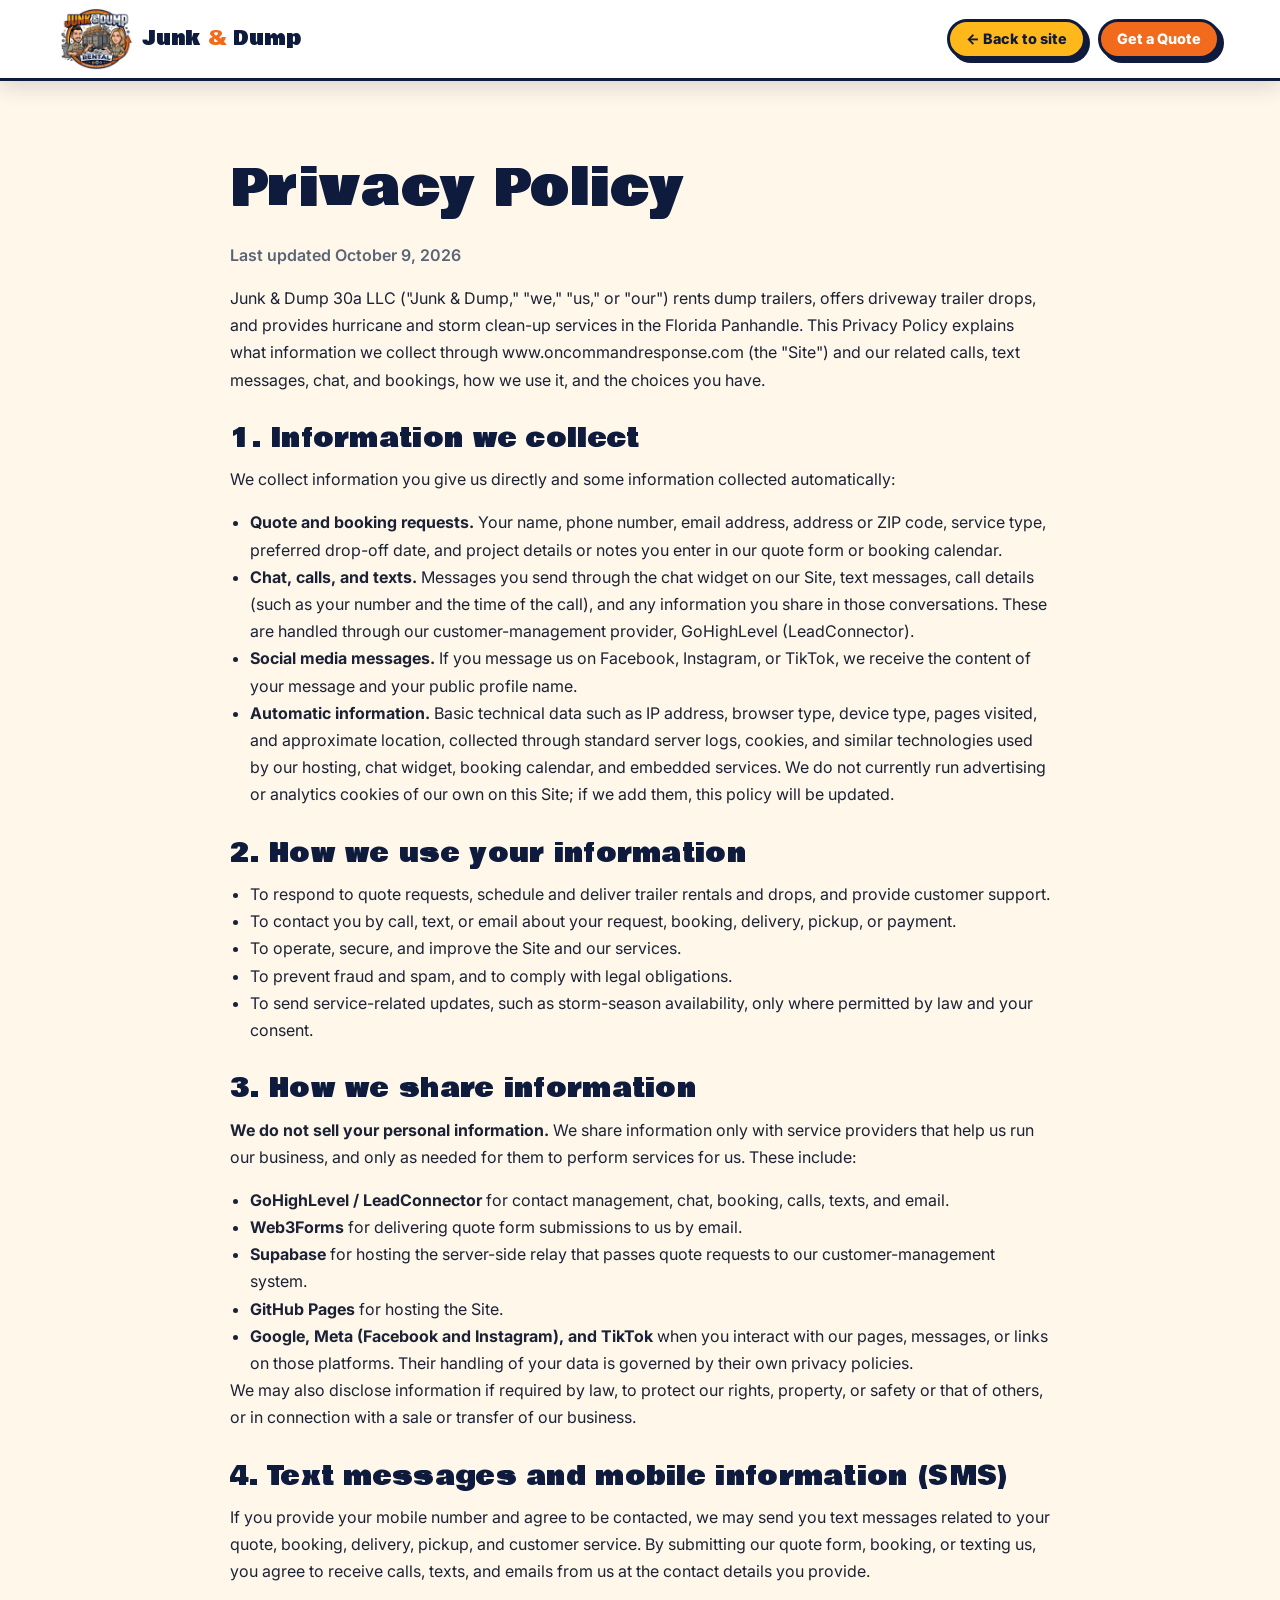
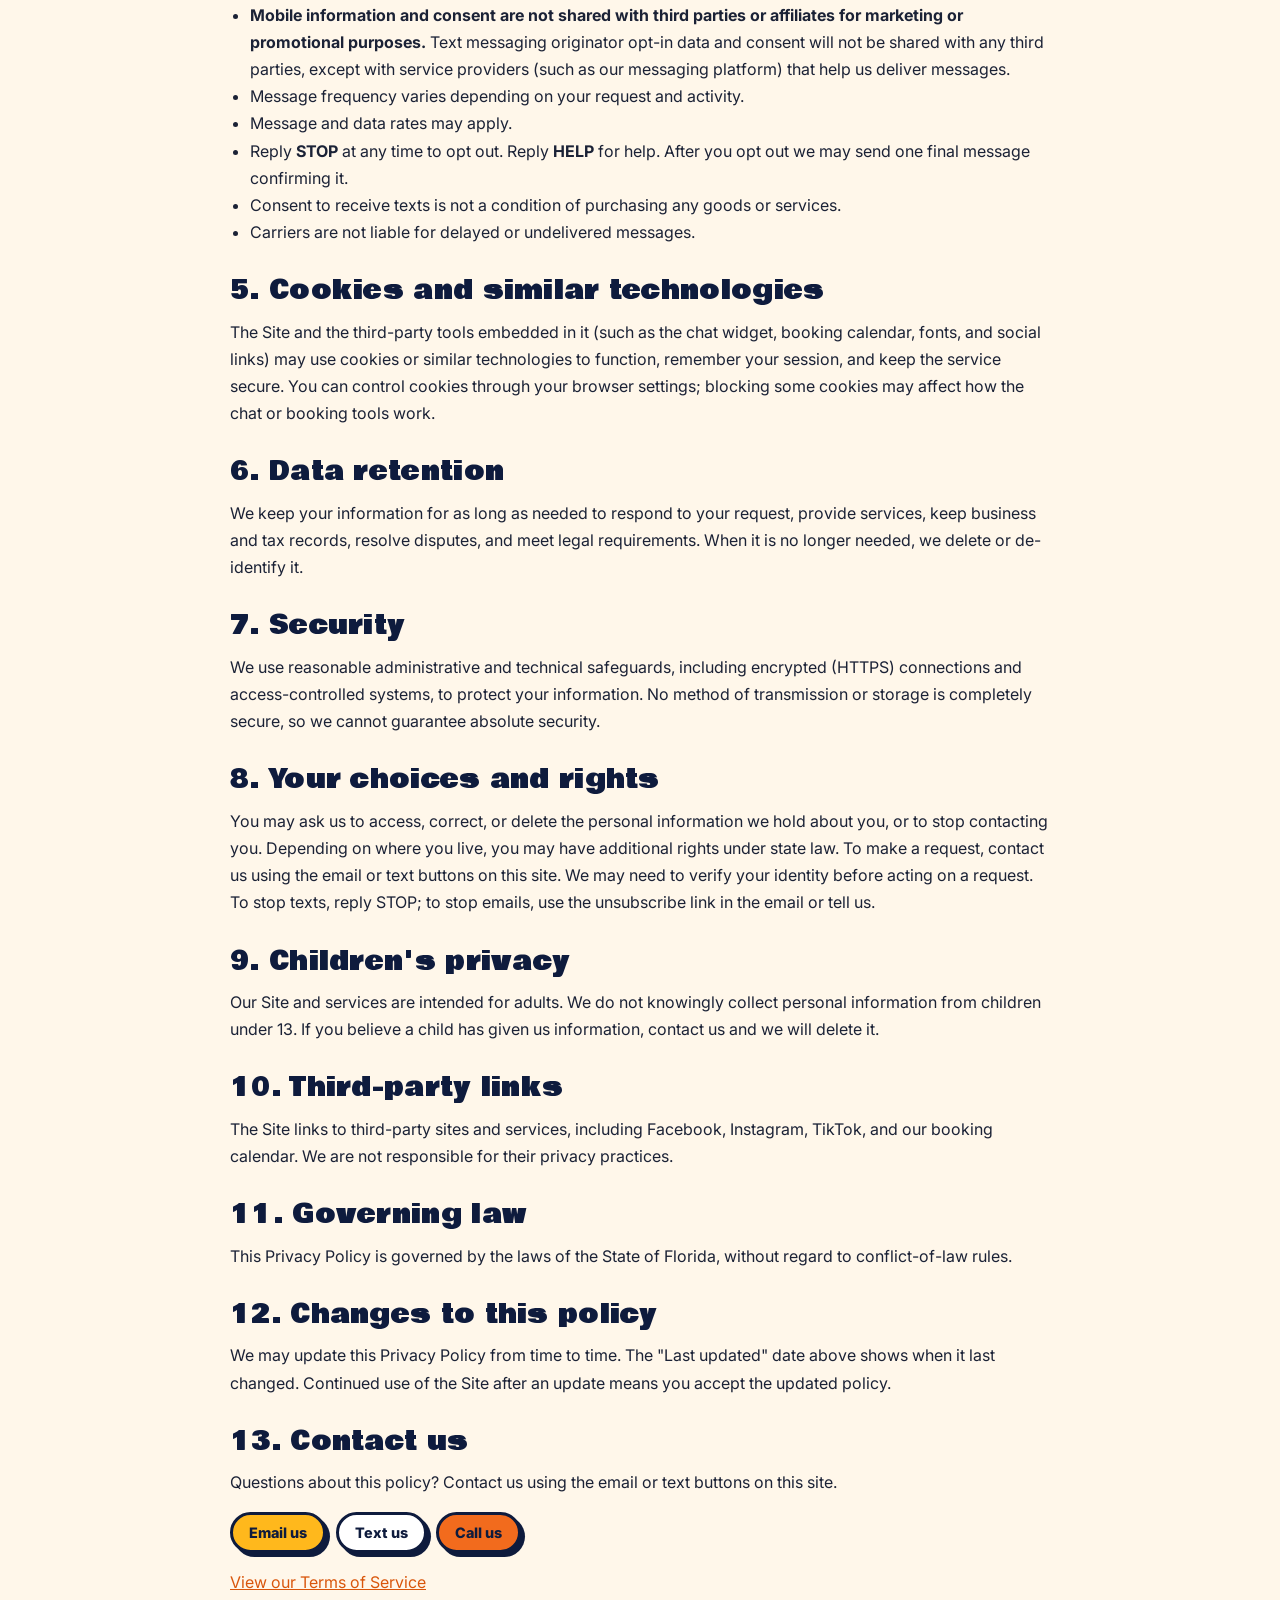
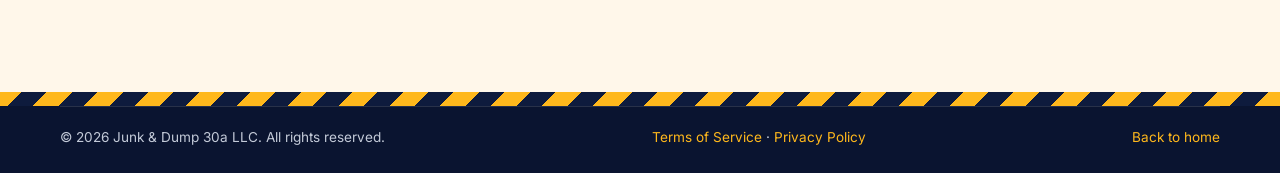
==== privacy.html @ db436eda "Add GHL chat widget to terms and privacy pages" ====
<!DOCTYPE html>
<html lang="en">
<head>
  <meta charset="utf-8">
  <meta name="viewport" content="width=device-width, initial-scale=1">
  <title>Privacy Policy | Junk &amp; Dump Rental</title>
  <meta name="description" content="Privacy Policy for Junk &amp; Dump 30a LLC, dump trailer rental in the Florida Panhandle.">
  <meta name="theme-color" content="#0E1B3D">
  <link rel="canonical" href="https://www.oncommandresponse.com/privacy.html">

  <!-- Icons -->
  <link rel="icon" href="assets/favicon.ico" sizes="any">
  <link rel="icon" type="image/png" sizes="32x32" href="assets/favicon-32.png">
  <link rel="apple-touch-icon" href="assets/apple-touch-icon.png">

  <!-- Fonts -->
  <link rel="preconnect" href="https://fonts.googleapis.com">
  <link rel="preconnect" href="https://fonts.gstatic.com" crossorigin>
  <link href="https://fonts.googleapis.com/css2?family=Bowlby+One&family=Inter:wght@400;500;600;700;800&display=swap" rel="stylesheet">

  <link rel="stylesheet" href="styles.css">
  <style>
    .legal { max-width: 820px; }
    .legal h1 { font-size: clamp(2rem, 7vw, 3.2rem); }
    .legal h2 { font-size: clamp(1.25rem, 3.5vw, 1.6rem); margin-top: 2rem; }
    .legal p, .legal li { line-height: 1.7; }
    .legal ul { padding-left: 1.25rem; }
    .legal .updated { color: var(--muted); font-weight: 600; }
    .legal a { color: var(--orange-2); }
    .legal .btn { color: var(--navy); }
    .legal .btn-row { display: flex; flex-wrap: wrap; gap: .6rem; margin: 1rem 0; }
    .legal-note { background: var(--cream); border: var(--border); border-radius: var(--radius); padding: 1rem 1.25rem; }
  </style>
</head>
<body>
  <a class="skip-link" href="#main">Skip to content</a>

  <header class="site-header scrolled" id="top">
    <div class="container header-inner">
      <a href="/" class="brand" aria-label="Junk &amp; Dump Rental home">
        <img src="assets/logo-320.webp" width="320" height="272" alt="Junk &amp; Dump Rental logo" class="brand-logo">
        <span class="brand-name">Junk <span class="amp">&amp;</span> Dump</span>
      </a>
      <a href="/" class="btn btn-gold btn-sm">← Back to site</a>
      <a href="/#quote" class="btn btn-orange btn-sm header-cta">Get a Quote</a>
    </div>
  </header>

  <main id="main">
    <section class="section section-cream">
      <div class="container legal">
        <h1>Privacy Policy</h1>
        <p class="updated">Last updated October 9, 2026</p>
        <p>Junk &amp; Dump 30a LLC ("Junk &amp; Dump," "we," "us," or "our") rents dump trailers, offers driveway trailer drops, and provides hurricane and storm clean-up services in the Florida Panhandle. This Privacy Policy explains what information we collect through www.oncommandresponse.com (the "Site") and our related calls, text messages, chat, and bookings, how we use it, and the choices you have.</p>

        <h2>1. Information we collect</h2>
        <p>We collect information you give us directly and some information collected automatically:</p>
        <ul>
          <li><strong>Quote and booking requests.</strong> Your name, phone number, email address, address or ZIP code, service type, preferred drop-off date, and project details or notes you enter in our quote form or booking calendar.</li>
          <li><strong>Chat, calls, and texts.</strong> Messages you send through the chat widget on our Site, text messages, call details (such as your number and the time of the call), and any information you share in those conversations. These are handled through our customer-management provider, GoHighLevel (LeadConnector).</li>
          <li><strong>Social media messages.</strong> If you message us on Facebook, Instagram, or TikTok, we receive the content of your message and your public profile name.</li>
          <li><strong>Automatic information.</strong> Basic technical data such as IP address, browser type, device type, pages visited, and approximate location, collected through standard server logs, cookies, and similar technologies used by our hosting, chat widget, booking calendar, and embedded services. We do not currently run advertising or analytics cookies of our own on this Site; if we add them, this policy will be updated.</li>
        </ul>

        <h2>2. How we use your information</h2>
        <ul>
          <li>To respond to quote requests, schedule and deliver trailer rentals and drops, and provide customer support.</li>
          <li>To contact you by call, text, or email about your request, booking, delivery, pickup, or payment.</li>
          <li>To operate, secure, and improve the Site and our services.</li>
          <li>To prevent fraud and spam, and to comply with legal obligations.</li>
          <li>To send service-related updates, such as storm-season availability, only where permitted by law and your consent.</li>
        </ul>

        <h2>3. How we share information</h2>
        <p><strong>We do not sell your personal information.</strong> We share information only with service providers that help us run our business, and only as needed for them to perform services for us. These include:</p>
        <ul>
          <li><strong>GoHighLevel / LeadConnector</strong> for contact management, chat, booking, calls, texts, and email.</li>
          <li><strong>Web3Forms</strong> for delivering quote form submissions to us by email.</li>
          <li><strong>Supabase</strong> for hosting the server-side relay that passes quote requests to our customer-management system.</li>
          <li><strong>GitHub Pages</strong> for hosting the Site.</li>
          <li><strong>Google, Meta (Facebook and Instagram), and TikTok</strong> when you interact with our pages, messages, or links on those platforms. Their handling of your data is governed by their own privacy policies.</li>
        </ul>
        <p>We may also disclose information if required by law, to protect our rights, property, or safety or that of others, or in connection with a sale or transfer of our business.</p>

        <h2>4. Text messages and mobile information (SMS)</h2>
        <p>If you provide your mobile number and agree to be contacted, we may send you text messages related to your quote, booking, delivery, pickup, and customer service. By submitting our quote form, booking, or texting us, you agree to receive calls, texts, and emails from us at the contact details you provide.</p>
        <ul>
          <li><strong>Mobile information and consent are not shared with third parties or affiliates for marketing or promotional purposes.</strong> Text messaging originator opt-in data and consent will not be shared with any third parties, except with service providers (such as our messaging platform) that help us deliver messages.</li>
          <li>Message frequency varies depending on your request and activity.</li>
          <li>Message and data rates may apply.</li>
          <li>Reply <strong>STOP</strong> at any time to opt out. Reply <strong>HELP</strong> for help. After you opt out we may send one final message confirming it.</li>
          <li>Consent to receive texts is not a condition of purchasing any goods or services.</li>
          <li>Carriers are not liable for delayed or undelivered messages.</li>
        </ul>

        <h2>5. Cookies and similar technologies</h2>
        <p>The Site and the third-party tools embedded in it (such as the chat widget, booking calendar, fonts, and social links) may use cookies or similar technologies to function, remember your session, and keep the service secure. You can control cookies through your browser settings; blocking some cookies may affect how the chat or booking tools work.</p>

        <h2>6. Data retention</h2>
        <p>We keep your information for as long as needed to respond to your request, provide services, keep business and tax records, resolve disputes, and meet legal requirements. When it is no longer needed, we delete or de-identify it.</p>

        <h2>7. Security</h2>
        <p>We use reasonable administrative and technical safeguards, including encrypted (HTTPS) connections and access-controlled systems, to protect your information. No method of transmission or storage is completely secure, so we cannot guarantee absolute security.</p>

        <h2>8. Your choices and rights</h2>
        <p>You may ask us to access, correct, or delete the personal information we hold about you, or to stop contacting you. Depending on where you live, you may have additional rights under state law. To make a request, contact us using the email or text buttons on this site. We may need to verify your identity before acting on a request. To stop texts, reply STOP; to stop emails, use the unsubscribe link in the email or tell us.</p>

        <h2>9. Children's privacy</h2>
        <p>Our Site and services are intended for adults. We do not knowingly collect personal information from children under 13. If you believe a child has given us information, contact us and we will delete it.</p>

        <h2>10. Third-party links</h2>
        <p>The Site links to third-party sites and services, including Facebook, Instagram, TikTok, and our booking calendar. We are not responsible for their privacy practices.</p>

        <h2>11. Governing law</h2>
        <p>This Privacy Policy is governed by the laws of the State of Florida, without regard to conflict-of-law rules.</p>

        <h2>12. Changes to this policy</h2>
        <p>We may update this Privacy Policy from time to time. The "Last updated" date above shows when it last changed. Continued use of the Site after an update means you accept the updated policy.</p>

        <h2>13. Contact us</h2>
        <p>Questions about this policy? Contact us using the email or text buttons on this site.</p>
        <div class="btn-row">
          <a href="mailto:Joseph.heidel@gmail.com" class="btn btn-gold btn-sm" aria-label="Email Junk &amp; Dump">Email us</a>
          <a href="sms:+18506609936" class="btn btn-outline btn-sm" aria-label="Text Junk &amp; Dump">Text us</a>
          <a href="tel:+18506609936" class="btn btn-orange btn-sm" aria-label="Call Junk &amp; Dump">Call us</a>
        </div>
        <p><a href="terms.html">View our Terms of Service</a></p>
      </div>
    </section>
  </main>

  <footer class="site-footer">
    <div class="hazard" aria-hidden="true"></div>
    <div class="container footer-bottom">
      <p>© <span id="year">2026</span> Junk &amp; Dump 30a LLC. All rights reserved.</p>
      <p><a href="terms.html">Terms of Service</a> · <a href="privacy.html">Privacy Policy</a></p>
      <a href="/">Back to home</a>
    </div>
  </footer>
  <script>document.getElementById("year").textContent = new Date().getFullYear();</script>
<script src="https://widgets.leadconnectorhq.com/loader.js" data-resources-url="https://widgets.leadconnectorhq.com/chat-widget/loader.js" data-widget-id="6ac9408730aeff9a30f0bcf9" data-source="WEB_USER"></script>
</body>
</html>
---- styles.css ----
/* ==========================================================================
   Junk & Dump Rental – styles
   Palette pulled from the logo: navy, orange, gold, silver
   ========================================================================== */
:root {
  --navy: #0e1b3d;
  --navy-2: #16295a;
  --navy-3: #0a1430;
  --orange: #f26b1d;
  --orange-2: #d9560c;
  --gold: #ffb81c;
  --gold-2: #f2a100;
  --silver: #c9ced6;
  --silver-2: #e7eaef;
  --cream: #fff7ea;
  --ink: #1b2236;
  --muted: #5b6475;
  --white: #fff;
  --radius: 18px;
  --border: 3px solid var(--navy);
  --shadow: 6px 6px 0 var(--navy);
  --shadow-sm: 4px 4px 0 var(--navy);
  --font-display: "Bowlby One", "Anton", Impact, "Arial Black", sans-serif;
  --font-body: "Inter", system-ui, -apple-system, "Segoe UI", Roboto, sans-serif;
  --header-h: 68px;
}

*, *::before, *::after { box-sizing: border-box; }
html { scroll-behavior: smooth; scroll-padding-top: calc(var(--header-h) + 12px); -webkit-text-size-adjust: 100%; }
body {
  margin: 0;
  font-family: var(--font-body);
  font-size: 1rem;
  line-height: 1.6;
  color: var(--ink);
  background: var(--white);
  padding-bottom: 72px; /* room for mobile call bar */
}
img, svg { display: block; max-width: 100%; height: auto; }
a { color: inherit; }
h1, h2, h3, h4 { font-family: var(--font-display); font-weight: 400; line-height: 1.08; margin: 0 0 .5em; letter-spacing: .3px; color: var(--navy); }
h1 { font-size: clamp(2.6rem, 9vw, 4.6rem); }
h2 { font-size: clamp(1.9rem, 6vw, 3rem); }
h3 { font-size: 1.25rem; }
p { margin: 0 0 1em; }
ul, ol { margin: 0; padding: 0; }

.container { width: min(1160px, 100% - 2.5rem); margin-inline: auto; }
.narrow { width: min(820px, 100% - 2.5rem); }

.skip-link { position: absolute; left: -999px; top: 8px; background: var(--gold); padding: .5rem 1rem; z-index: 100; border-radius: 8px; font-weight: 700; }
.skip-link:focus { left: 8px; }
:focus-visible { outline: 3px solid var(--gold); outline-offset: 3px; }

/* Placeholder styling: deliberately obvious so nothing slips to launch */
.ph {
  display: inline;
  background: #fff3b0;
  color: #7a4b00;
  border: 1px dashed #d79a00;
  border-radius: 6px;
  padding: 0 .3em;
  font-family: var(--font-body);
  font-weight: 600;
  font-size: .85em;
  letter-spacing: 0;
  white-space: normal;
  box-decoration-break: clone;
  -webkit-box-decoration-break: clone;
}
.ph-light { background: rgba(255,184,28,.18); color: #ffe39a; border-color: rgba(255,184,28,.6); }
.ph-block { background: #fff3b0; border: 2px dashed #d79a00; border-radius: 12px; padding: 1rem 1.1rem; color: #4a3500; }

/* ---------- Buttons ---------- */
.btn {
  display: inline-flex; align-items: center; justify-content: center; gap: .5rem;
  font-family: var(--font-body); font-weight: 800; font-size: 1rem; text-decoration: none;
  padding: .8rem 1.3rem; border-radius: 999px; border: var(--border);
  box-shadow: var(--shadow-sm); cursor: pointer; transition: transform .12s ease, box-shadow .12s ease;
  line-height: 1.2; text-align: center;
}
.btn:hover { transform: translate(-2px, -2px); box-shadow: 6px 6px 0 var(--navy); }
.btn:active { transform: translate(2px, 2px); box-shadow: 1px 1px 0 var(--navy); }
.btn svg { width: 1.2em; height: 1.2em; fill: currentColor; flex: none; }
.btn-orange { background: var(--orange); color: var(--white); }
.btn-gold { background: var(--gold); color: var(--navy); }
.btn-navy { background: var(--navy); color: var(--white); border-color: var(--navy); }
.btn-outline { background: var(--white); color: var(--navy); }
.btn-sm { padding: .55rem 1rem; font-size: .9rem; }
.btn-lg { padding: 1rem 1.5rem; font-size: 1.05rem; }
.btn-block { width: 100%; }
.btn .ph { font-size: .75em; }

/* ---------- Header ---------- */
.site-header {
  position: sticky; top: 0; z-index: 50;
  background: rgba(255,255,255,.96);
  backdrop-filter: saturate(1.4) blur(8px);
  border-bottom: 3px solid var(--navy);
  transition: box-shadow .2s ease;
}
.site-header.scrolled { box-shadow: 0 6px 20px rgba(14,27,61,.15); }
.header-inner { display: flex; align-items: center; gap: .75rem; height: var(--header-h); }
.brand { display: flex; align-items: center; gap: .55rem; text-decoration: none; margin-right: auto; }
.brand-logo { width: auto; height: 54px; }
.brand-name { font-family: var(--font-display); font-size: 1.2rem; color: var(--navy); white-space: nowrap; }
.brand-name .amp { color: var(--orange); }
.main-nav { display: none; }
.header-cta { display: none; }

.nav-toggle {
  display: inline-flex; flex-direction: column; justify-content: center; gap: 5px;
  width: 46px; height: 46px; padding: 0 11px; border: var(--border); border-radius: 12px; background: var(--gold); cursor: pointer; box-shadow: 3px 3px 0 var(--navy);
}
.nav-toggle span { display: block; height: 3px; background: var(--navy); border-radius: 3px; transition: transform .2s, opacity .2s; }
.nav-toggle[aria-expanded="true"] span:nth-child(1) { transform: translateY(8px) rotate(45deg); }
.nav-toggle[aria-expanded="true"] span:nth-child(2) { opacity: 0; }
.nav-toggle[aria-expanded="true"] span:nth-child(3) { transform: translateY(-8px) rotate(-45deg); }

/* Mobile open menu */
.main-nav.open {
  display: flex; flex-direction: column;
  position: absolute; top: 100%; left: 0; right: 0;
  background: var(--white); border-bottom: 3px solid var(--navy);
  padding: .5rem 1.25rem 1.25rem;
}
.main-nav.open a { padding: .85rem 0; border-bottom: 1px solid var(--silver-2); font-weight: 700; text-decoration: none; color: var(--navy); }

/* ---------- Hero ---------- */
.hero {
  position: relative; overflow: hidden;
  background:
    radial-gradient(circle at 85% 20%, rgba(255,184,28,.22), transparent 45%),
    radial-gradient(circle at 10% 90%, rgba(242,107,29,.25), transparent 40%),
    var(--navy);
  color: var(--white);
  padding: 2.75rem 0 3.5rem;
}
.hero::before { /* subtle dotted texture */
  content: ""; position: absolute; inset: 0;
  background-image: radial-gradient(rgba(255,255,255,.08) 1.5px, transparent 1.5px);
  background-size: 22px 22px; pointer-events: none;
}
.hero-inner { position: relative; display: grid; gap: 2rem; align-items: center; }
.hero h1 { color: var(--white); text-shadow: 4px 4px 0 var(--navy-3); }
.hl-orange { color: var(--orange); }
.hl-gold { color: var(--gold); }
.eyebrow {
  display: inline-block; font-weight: 800; text-transform: uppercase; letter-spacing: .14em; font-size: .78rem;
  color: var(--navy); background: var(--gold); padding: .3rem .75rem; border-radius: 999px; margin-bottom: 1rem;
}
.eyebrow-dark { background: var(--navy); color: var(--gold); }
.lead { font-size: 1.12rem; color: #dfe4ee; max-width: 36rem; }
.hero-ctas { display: flex; flex-direction: column; align-items: flex-start; gap: .8rem; margin: 1.5rem 0 1.25rem; }
.hero-ctas .btn, .storm-ctas .btn, .quote-contact .btn { min-width: 9.5rem; }
.hero-badges { list-style: none; display: flex; flex-wrap: wrap; gap: .5rem; }
.hero-badges li { background: rgba(255,255,255,.08); border: 1px solid rgba(255,255,255,.2); border-radius: 999px; padding: .35rem .8rem; font-size: .88rem; font-weight: 600; }
.hero-badges .ph { background: transparent; color: var(--gold); border-color: rgba(255,184,28,.6); }
.hero-art { display: flex; justify-content: center; }
.sticker-wrap { width: min(440px, 92%); transform: rotate(-3deg); filter: drop-shadow(8px 10px 0 rgba(0,0,0,.35)); animation: bob 5s ease-in-out infinite; }
.hero-logo { width: 100%; height: auto; }
@keyframes bob { 0%,100% { transform: rotate(-3deg) translateY(0); } 50% { transform: rotate(-1.5deg) translateY(-8px); } }

/* ---------- Ticker ---------- */
.ticker { background: var(--orange); color: var(--white); border-block: 3px solid var(--navy); overflow: hidden; white-space: nowrap; }
.ticker-track { display: inline-flex; animation: ticker 32s linear infinite; }
.ticker span { font-family: var(--font-display); font-size: 1.05rem; padding: .7rem 0; letter-spacing: .5px; }
@keyframes ticker { to { transform: translateX(-50%); } }

/* ---------- Sections ---------- */
.section { padding: 4rem 0; }
.section-cream { background: var(--cream); }
.section-navy { background: var(--navy); color: var(--white); }
.section-navy h2, .section-navy h3:not(.card h3) { color: var(--white); }
.section-sub { color: #dfe4ee; }
.grid { display: grid; gap: 1.25rem; }

.card {
  background: var(--white); border: var(--border); border-radius: var(--radius);
  box-shadow: var(--shadow); padding: 1.5rem; color: var(--ink);
}

/* Steps */
.steps { list-style: none; display: grid; gap: 1.5rem; margin-top: 1.5rem; }
.step { position: relative; padding-top: 2.25rem; }
.step-num {
  position: absolute; top: -22px; left: 1.25rem; width: 52px; height: 52px; border-radius: 50%;
  display: grid; place-items: center; font-family: var(--font-display); font-size: 1.5rem;
  background: var(--orange); color: var(--white); border: var(--border);
}
.step:nth-child(2) .step-num { background: var(--gold); color: var(--navy); }
.step:nth-child(3) .step-num { background: var(--navy); color: var(--gold); }
.step p { margin: 0; color: var(--muted); }

/* Services */
.services { margin-top: 1.5rem; }
.service p { color: var(--muted); margin: 0; }
.icon { width: 56px; height: 56px; border-radius: 14px; display: grid; place-items: center; border: var(--border); margin-bottom: 1rem; }
.icon svg { width: 30px; height: 30px; fill: currentColor; stroke: currentColor; stroke-width: 0; }
.icon-orange { background: var(--orange); color: var(--white); }
.icon-gold { background: var(--gold); color: var(--navy); }
.icon-navy { background: var(--navy); color: var(--gold); }
.service-cta { background: var(--gold); display: flex; flex-direction: column; align-items: flex-start; justify-content: center; }
.service-cta p { color: var(--navy); margin-bottom: 1rem; }

/* Yes / No */
.rules-note { background: var(--cream); border: var(--border); border-radius: 12px; padding: .7rem 1rem; color: var(--ink); display: inline-block; box-shadow: var(--shadow-sm); font-weight: 600; }
.yesno { margin-top: 1rem; }
.yesno ul { list-style: none; display: grid; gap: .55rem; }
.yesno li { padding-left: 1.6rem; position: relative; }
.yes li::before, .no li::before { position: absolute; left: 0; top: 0; font-weight: 900; }
.yes li::before { content: "✓"; color: #1f9d55; }
.no li::before { content: "✕"; color: #d64545; }
.yes { border-top: 10px solid #1f9d55; }
.no { border-top: 10px solid #d64545; }
.badge { display: inline-grid; place-items: center; width: 34px; height: 34px; border-radius: 50%; color: var(--white); font-family: var(--font-body); font-weight: 900; margin-right: .3rem; border: 2px solid var(--navy); }
.badge-yes { background: #1f9d55; }
.badge-no { background: #d64545; }

/* Pricing */
.pricing { margin-top: 1.5rem; }
.price-card { display: flex; flex-direction: column; box-shadow: 6px 6px 0 var(--orange); border-color: var(--navy); }
.price-card h3 { color: var(--navy); }
.price-card ul { list-style: none; display: grid; gap: .45rem; margin: 0 0 1.5rem; color: var(--muted); }
.price-card ul li { border-bottom: 1px dashed var(--silver); padding-bottom: .45rem; }
.price-card .btn { margin-top: auto; }
.price { font-size: 1.4rem; margin-bottom: 1rem; }
.price .ph { font-size: .8rem; }
.price-tag { display: inline-block; align-self: flex-start; font-size: .75rem; font-weight: 800; text-transform: uppercase; letter-spacing: .1em; background: var(--silver-2); color: var(--navy); border-radius: 999px; padding: .25rem .7rem; margin-bottom: .8rem; }
.price-tag-gold { background: var(--gold); }
.price-tag .ph { font-size: .85em; }
.featured { border-width: 4px; box-shadow: 8px 8px 0 var(--gold); }
.fine-print { margin-top: 1.75rem; font-size: .9rem; color: #c3cad8; }

/* Team */
.team { display: grid; gap: 2rem; align-items: center; }
.team-mark {
  aspect-ratio: 1; border: var(--border); border-radius: var(--radius); box-shadow: var(--shadow);
  background:
    radial-gradient(circle at 78% 18%, rgba(255,255,255,.55), transparent 28%),
    linear-gradient(160deg, var(--gold) 0%, var(--cream) 48%, #ffd27a 100%);
  display: grid; place-items: center; padding: 1.1rem 1.1rem 1.4rem; transform: rotate(1.5deg);
}
.team-mark img { width: min(100%, 320px); height: auto; filter: drop-shadow(6px 8px 0 rgba(14,27,61,.18)); }
.signature { font-family: var(--font-display); color: var(--orange); font-size: 1.4rem; transform: rotate(-2deg); display: inline-block; }

/* Area */
.area { display: grid; gap: 2rem; align-items: center; }
.area-badge {
  justify-self: center; width: 220px; height: 220px; border-radius: 50%;
  background: var(--gold); border: 4px solid var(--navy); box-shadow: var(--shadow);
  display: grid; place-content: center; text-align: center; color: var(--navy); transform: rotate(-6deg);
}
.area-badge .pin { font-size: 2.6rem; line-height: 1; }
.area-badge strong { font-family: var(--font-display); font-weight: 400; font-size: 1.5rem; }
.area-badge small { font-weight: 700; color: #7a4b00; }

/* FAQ */
.faq { display: grid; gap: .9rem; margin-top: 1.5rem; }
.faq details { background: var(--white); border: var(--border); border-radius: 14px; box-shadow: var(--shadow-sm); overflow: hidden; }
.faq summary {
  list-style: none; cursor: pointer; padding: 1.05rem 3.25rem 1.05rem 1.2rem; font-weight: 800; color: var(--navy); position: relative;
}
.faq summary::-webkit-details-marker { display: none; }
.faq summary::after {
  content: "+"; position: absolute; right: 1rem; top: 50%; transform: translateY(-50%);
  width: 30px; height: 30px; border-radius: 50%; background: var(--gold); border: 2px solid var(--navy);
  display: grid; place-items: center; font-size: 1.2rem; line-height: 1; transition: transform .2s;
}
.faq details[open] summary::after { content: "–"; background: var(--orange); color: var(--white); }
.faq details p { padding: 0 1.2rem 1.1rem; margin: 0; color: var(--muted); }

/* Quote */
.quote { display: grid; gap: 2rem; align-items: start; }
.quote-copy p { color: #dfe4ee; }
.link-gold { color: var(--gold); font-weight: 700; }
.quote-form { box-shadow: 8px 8px 0 var(--orange); }
.field { margin-bottom: 1rem; }
.field-row { display: grid; gap: 0 1rem; }
label { display: block; font-weight: 700; font-size: .92rem; margin-bottom: .35rem; color: var(--navy); }
input, select, textarea {
  width: 100%; font: inherit; color: var(--ink); background: #fbfcfe;
  border: 2px solid var(--silver); border-radius: 12px; padding: .75rem .9rem; transition: border-color .15s, box-shadow .15s;
  min-height: 48px;
}
input:focus, select:focus, textarea:focus { outline: none; border-color: var(--navy); box-shadow: 0 0 0 4px rgba(255,184,28,.45); }
.field.invalid input, .field.invalid select, .field.invalid textarea { border-color: #d64545; background: #fff6f6; }
.error { color: #c53030; font-size: .85rem; font-weight: 600; margin: .3rem 0 0; min-height: 0; }
.error:empty { display: none; }
.form-status { margin: 1rem 0 0; font-weight: 700; color: #1f7a45; }
.form-status.is-error { color: #b42318; }
.form-status:empty { display: none; }
.botcheck { display: none !important; }
.btn:disabled, .btn:disabled:hover, .btn:disabled:active {
  opacity: .6; cursor: wait; transform: none; box-shadow: var(--shadow-sm);
}

/* Footer */
.site-footer { background: var(--navy-3); color: #c3cad8; }
.hazard { height: 14px; background: repeating-linear-gradient(-45deg, var(--gold) 0 18px, var(--navy) 18px 36px); }
.footer-inner { display: grid; gap: 2rem; padding: 3rem 0 2rem; }
.footer-logo { width: 150px; height: auto; margin-bottom: 1rem; }
.site-footer h4 { color: var(--gold); font-size: 1.05rem; }
.footer-list { list-style: none; display: grid; gap: .5rem; }
.footer-list a { text-decoration: none; }
.footer-list a:hover { color: var(--gold); }
.social { display: flex; gap: .7rem; margin: 1rem 0 0; }
.social a { width: 44px; height: 44px; border-radius: 12px; display: grid; place-items: center; background: var(--navy-2); border: 2px solid var(--silver); transition: background .15s, transform .15s; }
.social a:hover { background: var(--orange); transform: translateY(-2px); }
.social svg { width: 22px; height: 22px; fill: var(--white); }
.footer-cta { margin-top: .15rem; }
.footer-bottom { display: flex; flex-wrap: wrap; gap: .5rem 1.5rem; justify-content: space-between; border-top: 1px solid rgba(255,255,255,.12); padding: 1.25rem 0 1.5rem; font-size: .85rem; }
.footer-bottom p { margin: 0; }
.footer-bottom a { color: var(--gold); text-decoration: none; }

/* Mobile sticky action bar */
.mobile-bar {
  position: fixed; left: 0; right: 0; bottom: 0; z-index: 60;
  display: grid; grid-template-columns: 1fr 1fr; gap: .6rem; padding: .6rem .8rem calc(.6rem + env(safe-area-inset-bottom));
  background: var(--white); border-top: 3px solid var(--navy);
}
.mobile-bar .btn { padding: .7rem .5rem; font-size: .95rem; box-shadow: 3px 3px 0 var(--navy); }

/* ==========================================================================
   Breakpoints (mobile-first)
   ========================================================================== */
@media (min-width: 560px) {
  .hero-ctas { flex-direction: row; flex-wrap: wrap; }
  .field-row { grid-template-columns: 1fr 1fr; }
  .services { grid-template-columns: repeat(2, 1fr); }
}

@media (min-width: 768px) {
  .steps { grid-template-columns: repeat(3, 1fr); }
  .yesno { grid-template-columns: 1fr 1fr; }
  .team { grid-template-columns: 1fr 1.2fr; gap: 3rem; }
  .area { grid-template-columns: 1.6fr 1fr; }
  .footer-inner { grid-template-columns: 1.4fr 1fr 1fr 1fr; }
  .section { padding: 5rem 0; }
}

@media (min-width: 960px) {
  :root { --header-h: 78px; }
  body { padding-bottom: 0; }
  .mobile-bar { display: none; }
  .nav-toggle { display: none; }
  .main-nav { display: flex; gap: 1.6rem; margin-right: 1rem; }
  .main-nav a { text-decoration: none; font-weight: 700; color: var(--navy); font-size: .95rem; position: relative; }
  .main-nav a::after { content: ""; position: absolute; left: 0; right: 100%; bottom: -4px; height: 3px; background: var(--orange); border-radius: 3px; transition: right .2s; }
  .main-nav a:hover::after { right: 0; }
  .header-cta { display: inline-flex; }
  .brand-logo { height: 62px; }
  .hero { padding: 4.5rem 0 5rem; }
  .hero-inner { grid-template-columns: 1.1fr 1fr; gap: 3rem; }
  .sticker-wrap { width: 100%; max-width: 500px; }
  .services { grid-template-columns: repeat(3, 1fr); }
  .pricing { grid-template-columns: repeat(3, 1fr); align-items: stretch; }
  .featured { transform: translateY(-10px); }
  .quote { grid-template-columns: 1fr 1.3fr; gap: 3.5rem; }
}

@media (prefers-reduced-motion: reduce) {
  *, *::before, *::after { animation: none !important; transition: none !important; scroll-behavior: auto !important; }
}

/* ---------- Refinements after screenshot review ---------- */
h1 .ph, h2 .ph { font-size: .42em; vertical-align: middle; position: relative; top: -.1em; }
h3 .ph { font-size: .62em; vertical-align: middle; }
.price .ph { font-size: 1rem; }
.site-footer .btn, .section-navy .quote-copy .btn { box-shadow: 4px 4px 0 var(--gold); }
.area-badge { width: 180px; height: 180px; }
@media (min-width: 768px) { .area-badge { width: 220px; height: 220px; } }

/* Mobile action bar slides in once the hero buttons scroll out of view */
.mobile-bar { transform: translateY(110%); transition: transform .25s ease; }
.mobile-bar.show { transform: none; }
h3 .ph.ph-lg { font-size: .85em; }
.mobile-bar { visibility: hidden; transition: transform .25s ease, visibility .25s; }
.mobile-bar.show { visibility: visible; }

/* ==========================================================================
   v2: Florida Panhandle + hurricane drop-off service
   ========================================================================== */
.inline-link { color: var(--orange-2); font-weight: 700; text-decoration: none; white-space: nowrap; }
.inline-link:hover { text-decoration: underline; }
.link-orange { color: var(--orange-2); font-weight: 700; }

/* Quote section now sits on cream */
.section-cream .quote-copy p { color: var(--ink); }
.section-cream .quote-form { box-shadow: 8px 8px 0 var(--navy); }

/* Storm pricing card */
.price-tag-storm { background: var(--navy); color: var(--gold); }
.storm-card { box-shadow: 6px 6px 0 var(--gold); }

/* ---------- Hurricane & storm section ---------- */
.storm {
  position: relative; overflow: hidden; color: var(--white);
  background:
    radial-gradient(ellipse at 90% 10%, rgba(255,184,28,.18), transparent 50%),
    radial-gradient(ellipse at 0% 100%, rgba(242,107,29,.28), transparent 55%),
    linear-gradient(160deg, #0a1430 0%, #13265a 55%, #0e1b3d 100%);
}
.storm::before { /* diagonal "rain" texture */
  content: ""; position: absolute; inset: 0; pointer-events: none;
  background-image: repeating-linear-gradient(115deg, rgba(255,255,255,.045) 0 2px, transparent 2px 26px);
}
.storm-inner { position: relative; padding: 3.5rem 0 3.75rem; }
.storm-head { position: relative; max-width: 760px; }
.storm-swirl {
  position: absolute; right: -40px; top: -30px; width: 150px; height: 150px; fill: rgba(255,184,28,.16);
  animation: spin 14s linear infinite; z-index: 0;
}
@keyframes spin { to { transform: rotate(-360deg); } }
.storm-head > *:not(.storm-swirl) { position: relative; z-index: 1; }
.storm h2 {
  color: var(--white); font-size: clamp(2.1rem, 8vw, 4rem); text-shadow: 4px 4px 0 var(--orange-2);
  margin-bottom: .4em;
}
.storm-sub {
  display: block; margin-top: .35em; font-size: .52em; color: var(--gold); text-shadow: 3px 3px 0 var(--navy-3); letter-spacing: .5px;
}
.storm-lead { font-size: 1.12rem; color: #dfe4ee; max-width: 40rem; }

.storm-grid { list-style: none; display: grid; gap: 1rem; margin: 2rem 0; }
.storm-tile {
  background: rgba(255,255,255,.06); border: 3px solid var(--gold); border-radius: var(--radius);
  padding: 1.3rem 1.3rem 1.2rem; box-shadow: 6px 6px 0 var(--orange);
}
.storm-tile h3 { color: var(--white); margin-bottom: .35em; }
.storm-tile p { margin: 0; color: #c9d1e0; font-size: .97rem; }
.storm-ico {
  display: grid; place-items: center; width: 48px; height: 48px; border-radius: 50%;
  background: var(--gold); border: 3px solid var(--navy-3); font-size: 1.4rem; margin-bottom: .8rem;
}

.storm-debris { background: rgba(10,20,48,.55); border: 2px dashed rgba(255,184,28,.55); border-radius: var(--radius); padding: 1.25rem; }
.storm-debris-label { font-weight: 800; color: var(--gold); margin-bottom: .7rem; }
.chips { list-style: none; display: flex; flex-wrap: wrap; gap: .5rem; }
.chips li { background: var(--white); color: var(--navy); font-weight: 700; font-size: .9rem; border: 2px solid var(--navy-3); border-radius: 999px; padding: .3rem .8rem; box-shadow: 2px 2px 0 var(--orange); }
.chips .ph-light { color: #7a4b00; background: #fff3b0; border-color: #d79a00; }
.storm-note { margin: .9rem 0 0; font-size: .9rem; color: #c3cad8; }
.storm-note a { color: var(--gold); font-weight: 700; }

.storm-ctas { display: flex; flex-direction: column; align-items: flex-start; gap: .8rem; margin-top: 2rem; }
.quote-contact { display: flex; flex-wrap: wrap; gap: .7rem; margin: .25rem 0 0; }
.storm .btn { box-shadow: 4px 4px 0 var(--gold); }
.storm .btn-gold { box-shadow: 4px 4px 0 var(--orange); }

@media (min-width: 560px) {
  .storm-ctas { flex-direction: row; flex-wrap: wrap; }
  .storm-grid { grid-template-columns: 1fr 1fr; }
}
@media (min-width: 960px) {
  .storm-inner { padding: 5rem 0; }
  .storm-grid { grid-template-columns: repeat(4, 1fr); }
  .storm-swirl { width: 220px; height: 220px; right: -120px; top: -40px; }
}
.section-cream .quote-copy p.eyebrow { color: var(--gold); }
.icon svg .hurricane-sym { stroke: currentColor; }
.icon-navy svg { fill: currentColor; }
.icon svg:has(.hurricane-sym) { fill: none; }
.storm-swirl { fill: none; color: rgba(255,184,28,.22); }
@media (min-width: 960px) { .storm-swirl { width: 250px; height: 250px; right: -330px; top: -10px; color: rgba(255,184,28,.28); } }
.storm-sub { margin-top: .5em; line-height: 1.15; }
@media (max-width: 559px) { .storm-sub { font-size: .6em; } }

/* ==========================================================================
   v3: real phone number + real pricing
   ========================================================================== */
/* Header call control: icon button on mobile, labeled button on desktop */
.header-phone {
  display: inline-grid; place-items: center; width: 46px; height: 46px; border-radius: 12px;
  background: var(--orange); color: var(--white); border: var(--border); box-shadow: 3px 3px 0 var(--navy);
  text-decoration: none; flex: none;
}
.header-phone svg { width: 22px; height: 22px; fill: currentColor; }
.header-phone span { display: none; }
@media (min-width: 960px) {
  .header-phone {
    display: inline-flex; align-items: center; gap: .4rem; width: auto; min-width: 5.5rem; height: 42px;
    padding: 0 .95rem; justify-content: center; background: var(--cream); border: var(--border);
    box-shadow: var(--shadow-sm); border-radius: 999px; color: var(--navy); font-weight: 800; font-size: .95rem; white-space: nowrap;
  }
  .header-phone svg { width: 18px; height: 18px; fill: var(--orange); }
  .header-phone span { display: inline; }
  .header-phone:hover { transform: translate(-1px, -1px); }
  .header-phone:hover span { color: var(--orange-2); }
  .main-nav { gap: 1.3rem; }
}
@media (min-width: 960px) and (max-width: 1120px) {
  .brand-name { display: none; }
}

.hero-text { margin: -.6rem 0 1.25rem; font-size: .95rem; color: #dfe4ee; }
.hero-text a { color: var(--gold); font-weight: 700; }

/* Prices */
.price { font-family: var(--font-display); font-size: 2.3rem; line-height: 1.05; color: var(--navy); margin-bottom: .35rem; }
.price-from { font-family: var(--font-body); font-weight: 800; font-size: .85rem; text-transform: uppercase; letter-spacing: .08em; color: var(--muted); vertical-align: middle; }
.price-unit { font-family: var(--font-body); font-weight: 700; font-size: .95rem; color: var(--muted); }
.price-alt { color: var(--ink); font-size: .98rem; margin-bottom: 1.1rem; }
.price-alt strong { color: var(--orange-2); }
.price-call { font-size: 1.45rem; line-height: 1.2; }
.price-call a { color: var(--orange-2); text-decoration-thickness: 3px; text-underline-offset: 3px; }
.section-sub .link-gold { white-space: nowrap; }

/* Mobile bar now has Call / Text / Quote */
.mobile-bar { grid-template-columns: 1fr 1fr 1.3fr; gap: .5rem; }
.mobile-bar .btn { font-size: .9rem; padding: .7rem .4rem; }

/* v4: trailer chips in pricing */
.trailer-chips { margin: 0 0 1rem; align-items: center; }
.trailer-chips .chips-label { background: none; border: 0; box-shadow: none; color: var(--gold); padding-left: 0; font-weight: 800; }
.weight-note { margin: 1.75rem 0 0; background: var(--cream); border: 3px solid var(--navy); border-left: 10px solid var(--orange); border-radius: 14px; padding: .9rem 1.1rem; box-shadow: var(--shadow-sm); }
.fine-print strong { color: var(--gold); }

/* ==========================================================================
   v3: "Book a Trailer" (GoHighLevel booking calendar, opens in a new tab)
   ========================================================================== */
.book-note { font-size: .88rem; font-weight: 600; color: var(--navy); margin: .6rem 0 0; }
.book-note-light { color: var(--gold); }
.book-note-center { text-align: center; margin: 1.5rem 0 .5rem; }
.hero .book-note { margin: -.4rem 0 1.25rem; }
.card-ctas { display: flex; flex-wrap: wrap; gap: .6rem; }
.price-card .price-book { margin-top: .7rem; }
.price-card .btn + .price-book { margin-top: .7rem; }
.storm-ctas .btn-navy { border-color: var(--gold); }
.footer-book { margin-top: .6rem; }
.nav-book { color: var(--orange) !important; }
.header-book { margin-right: .5rem; }
@media (min-width: 960px) {
  .main-nav .nav-book { display: none; }
}

/* ---------- Legal links & form consent ---------- */
.form-consent { font-size: .82rem; line-height: 1.5; color: var(--muted); margin: .25rem 0 1rem; }
.form-consent a { color: var(--orange-2); }
.footer-legal a { color: var(--gold); text-decoration: none; }
.footer-legal a:hover { text-decoration: underline; }
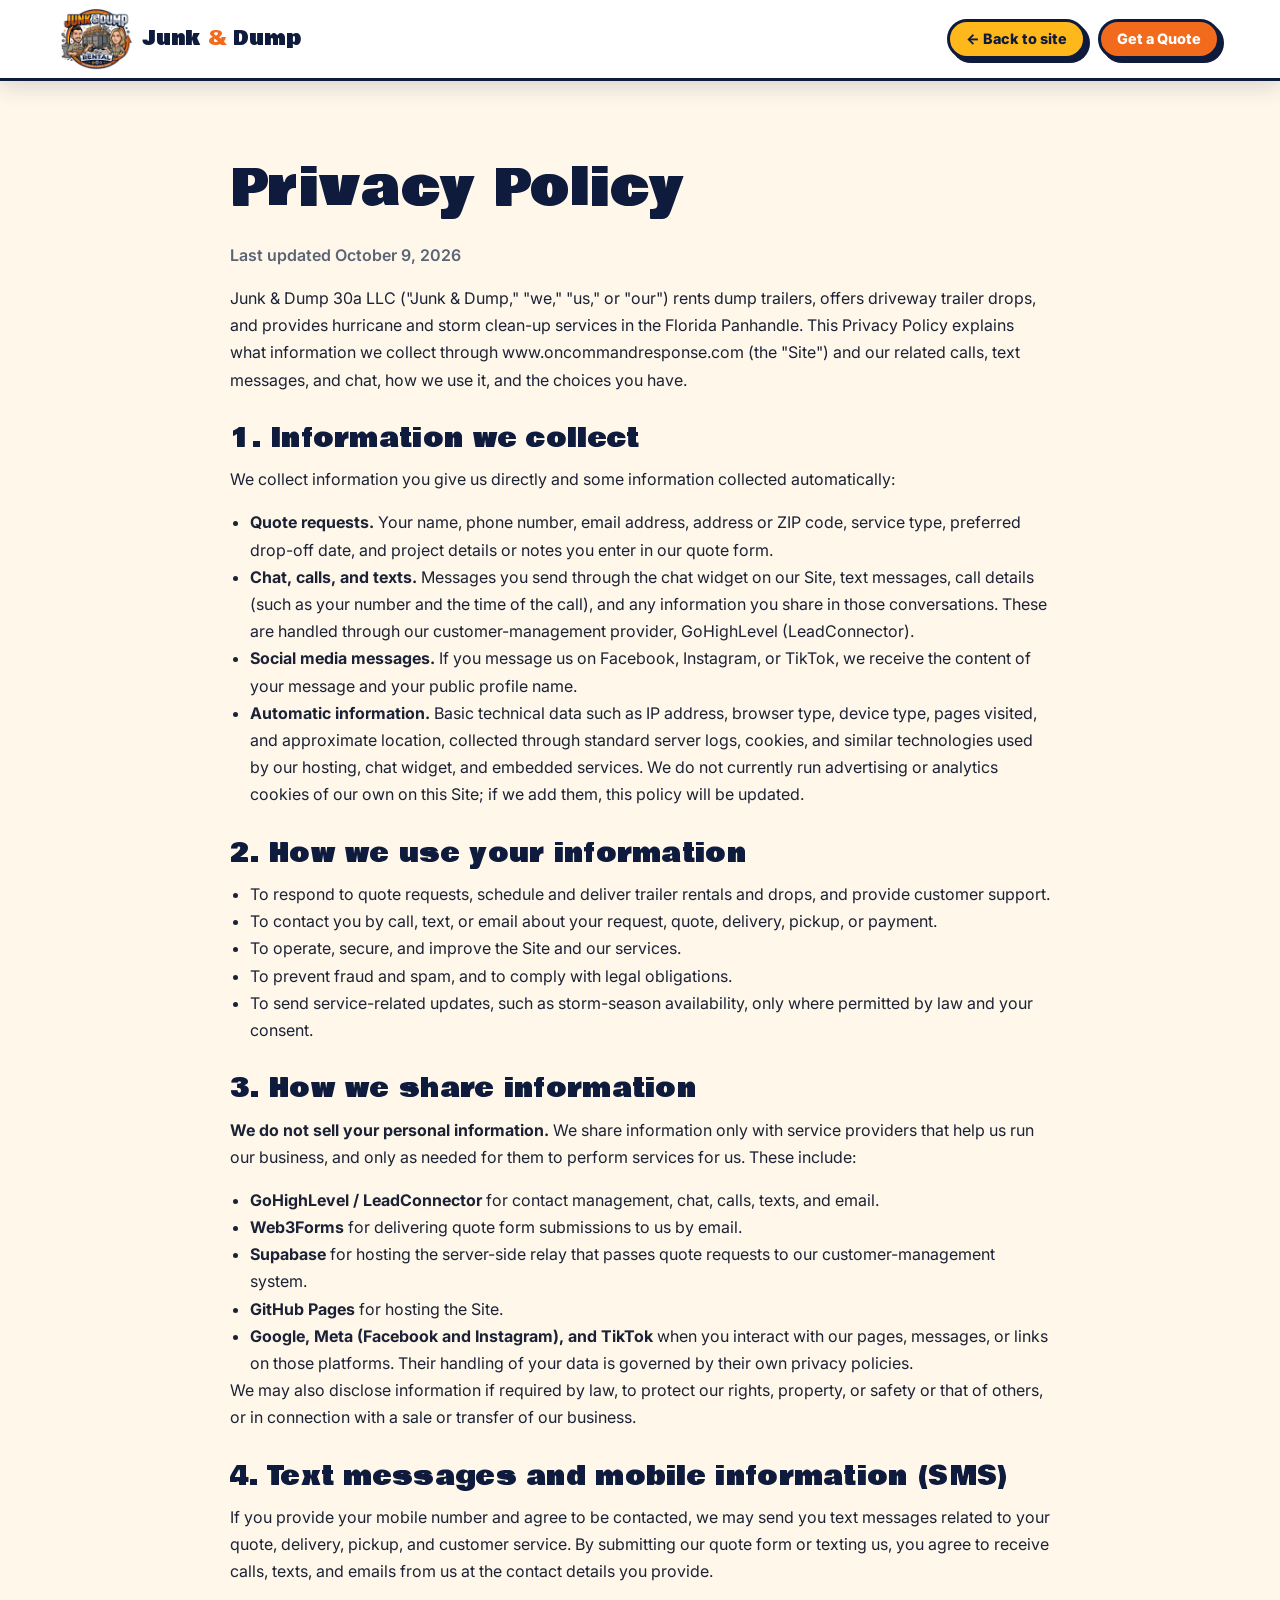
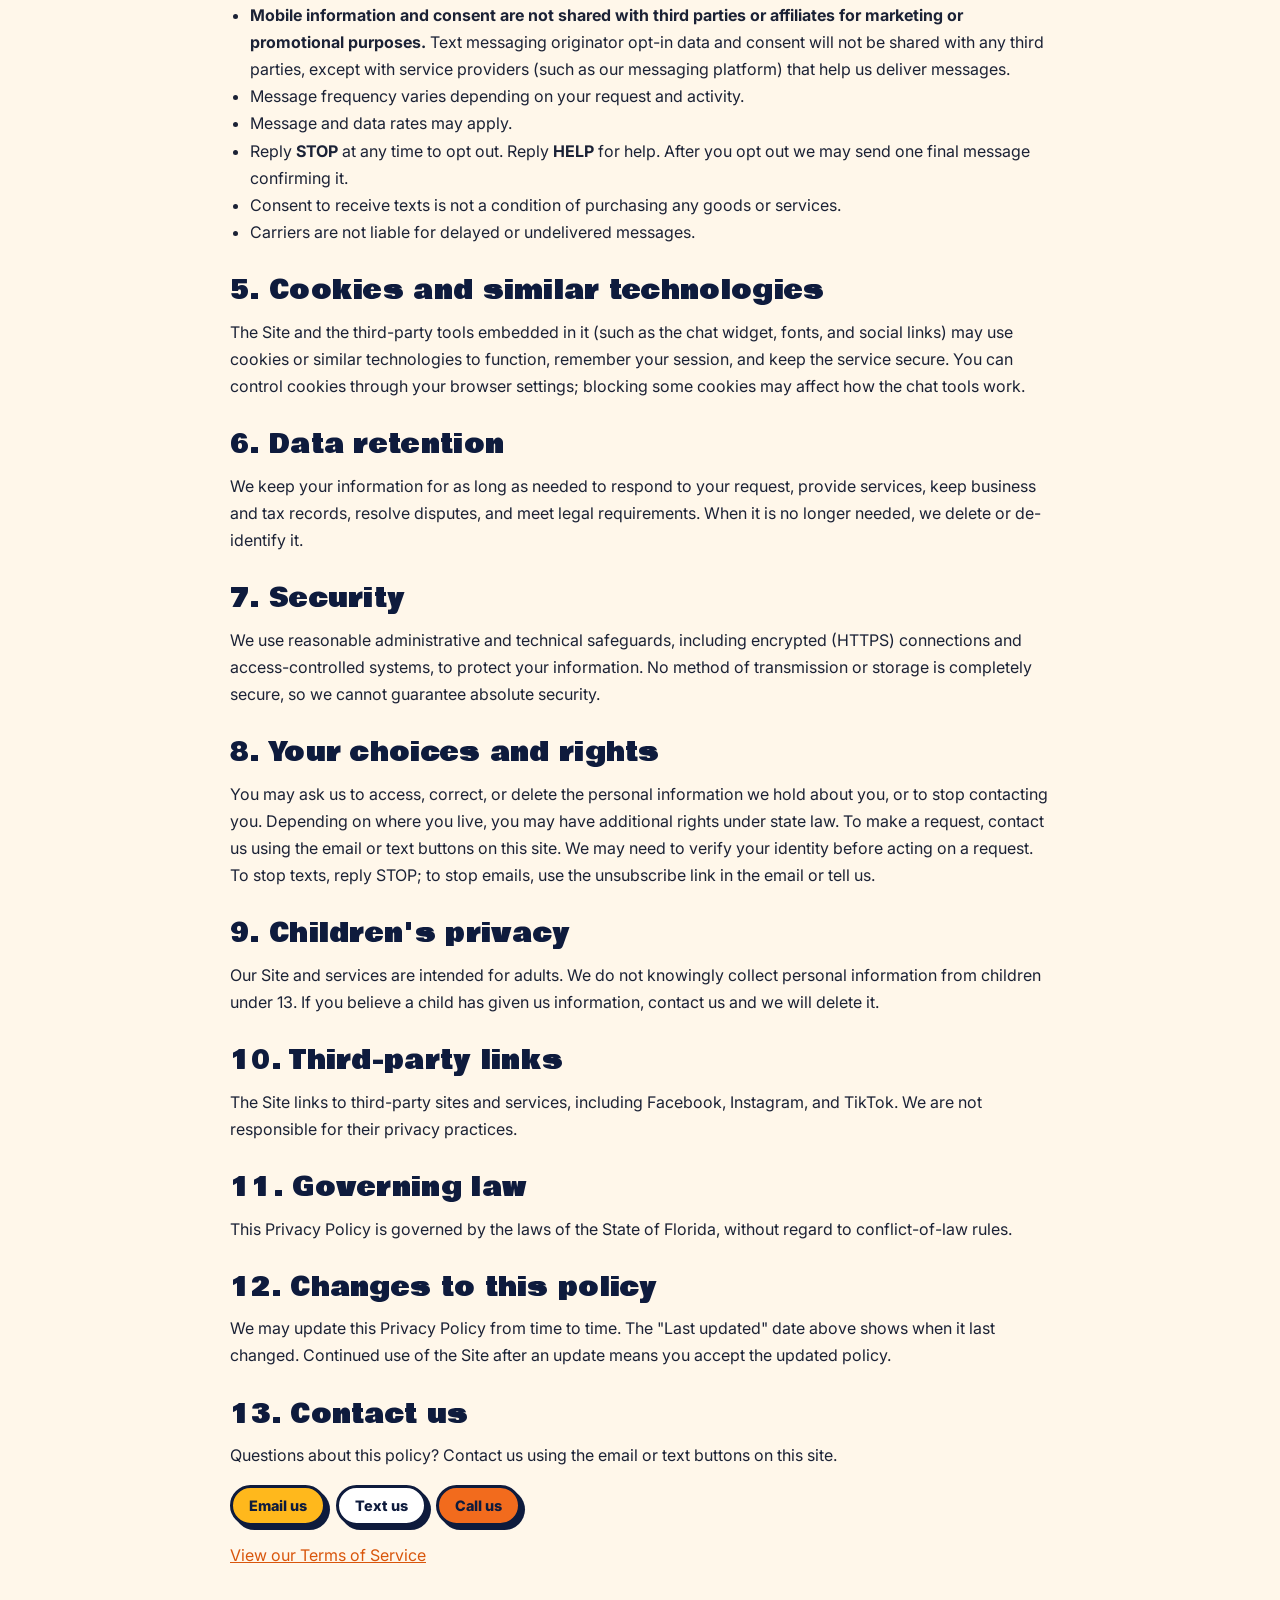
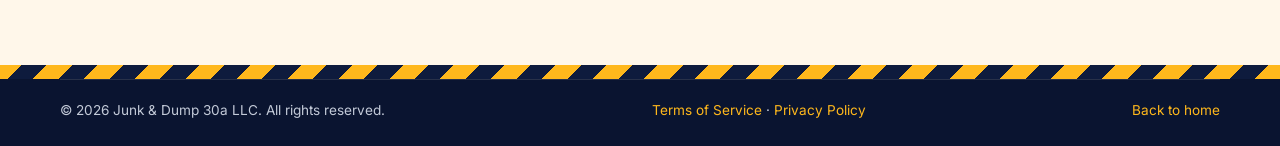
==== commit 6c621625: "Remove Book a Trailer buttons/links and booking copy; quote-first CTAs" ====
--- a/privacy.html
+++ b/privacy.html
@@ -42,7 +42,7 @@
         <span class="brand-name">Junk <span class="amp">&amp;</span> Dump</span>
       </a>
       <a href="/" class="btn btn-gold btn-sm">← Back to site</a>
-      <a href="/#quote" class="btn btn-orange btn-sm header-cta">Get a Quote</a>
+      <a href="/assets/quote.html" class="btn btn-orange btn-sm header-cta">Get a Quote</a>
     </div>
   </header>
 
@@ -51,21 +51,21 @@
       <div class="container legal">
         <h1>Privacy Policy</h1>
         <p class="updated">Last updated October 9, 2026</p>
-        <p>Junk &amp; Dump 30a LLC ("Junk &amp; Dump," "we," "us," or "our") rents dump trailers, offers driveway trailer drops, and provides hurricane and storm clean-up services in the Florida Panhandle. This Privacy Policy explains what information we collect through www.oncommandresponse.com (the "Site") and our related calls, text messages, chat, and bookings, how we use it, and the choices you have.</p>
+        <p>Junk &amp; Dump 30a LLC ("Junk &amp; Dump," "we," "us," or "our") rents dump trailers, offers driveway trailer drops, and provides hurricane and storm clean-up services in the Florida Panhandle. This Privacy Policy explains what information we collect through www.oncommandresponse.com (the "Site") and our related calls, text messages, and chat, how we use it, and the choices you have.</p>
 
         <h2>1. Information we collect</h2>
         <p>We collect information you give us directly and some information collected automatically:</p>
         <ul>
-          <li><strong>Quote and booking requests.</strong> Your name, phone number, email address, address or ZIP code, service type, preferred drop-off date, and project details or notes you enter in our quote form or booking calendar.</li>
+          <li><strong>Quote requests.</strong> Your name, phone number, email address, address or ZIP code, service type, preferred drop-off date, and project details or notes you enter in our quote form.</li>
           <li><strong>Chat, calls, and texts.</strong> Messages you send through the chat widget on our Site, text messages, call details (such as your number and the time of the call), and any information you share in those conversations. These are handled through our customer-management provider, GoHighLevel (LeadConnector).</li>
           <li><strong>Social media messages.</strong> If you message us on Facebook, Instagram, or TikTok, we receive the content of your message and your public profile name.</li>
-          <li><strong>Automatic information.</strong> Basic technical data such as IP address, browser type, device type, pages visited, and approximate location, collected through standard server logs, cookies, and similar technologies used by our hosting, chat widget, booking calendar, and embedded services. We do not currently run advertising or analytics cookies of our own on this Site; if we add them, this policy will be updated.</li>
+          <li><strong>Automatic information.</strong> Basic technical data such as IP address, browser type, device type, pages visited, and approximate location, collected through standard server logs, cookies, and similar technologies used by our hosting, chat widget, and embedded services. We do not currently run advertising or analytics cookies of our own on this Site; if we add them, this policy will be updated.</li>
         </ul>
 
         <h2>2. How we use your information</h2>
         <ul>
           <li>To respond to quote requests, schedule and deliver trailer rentals and drops, and provide customer support.</li>
-          <li>To contact you by call, text, or email about your request, booking, delivery, pickup, or payment.</li>
+          <li>To contact you by call, text, or email about your request, quote, delivery, pickup, or payment.</li>
           <li>To operate, secure, and improve the Site and our services.</li>
           <li>To prevent fraud and spam, and to comply with legal obligations.</li>
           <li>To send service-related updates, such as storm-season availability, only where permitted by law and your consent.</li>
@@ -74,7 +74,7 @@
         <h2>3. How we share information</h2>
         <p><strong>We do not sell your personal information.</strong> We share information only with service providers that help us run our business, and only as needed for them to perform services for us. These include:</p>
         <ul>
-          <li><strong>GoHighLevel / LeadConnector</strong> for contact management, chat, booking, calls, texts, and email.</li>
+          <li><strong>GoHighLevel / LeadConnector</strong> for contact management, chat, calls, texts, and email.</li>
           <li><strong>Web3Forms</strong> for delivering quote form submissions to us by email.</li>
           <li><strong>Supabase</strong> for hosting the server-side relay that passes quote requests to our customer-management system.</li>
           <li><strong>GitHub Pages</strong> for hosting the Site.</li>
@@ -83,7 +83,7 @@
         <p>We may also disclose information if required by law, to protect our rights, property, or safety or that of others, or in connection with a sale or transfer of our business.</p>
 
         <h2>4. Text messages and mobile information (SMS)</h2>
-        <p>If you provide your mobile number and agree to be contacted, we may send you text messages related to your quote, booking, delivery, pickup, and customer service. By submitting our quote form, booking, or texting us, you agree to receive calls, texts, and emails from us at the contact details you provide.</p>
+        <p>If you provide your mobile number and agree to be contacted, we may send you text messages related to your quote, delivery, pickup, and customer service. By submitting our quote form or texting us, you agree to receive calls, texts, and emails from us at the contact details you provide.</p>
         <ul>
           <li><strong>Mobile information and consent are not shared with third parties or affiliates for marketing or promotional purposes.</strong> Text messaging originator opt-in data and consent will not be shared with any third parties, except with service providers (such as our messaging platform) that help us deliver messages.</li>
           <li>Message frequency varies depending on your request and activity.</li>
@@ -94,7 +94,7 @@
         </ul>
 
         <h2>5. Cookies and similar technologies</h2>
-        <p>The Site and the third-party tools embedded in it (such as the chat widget, booking calendar, fonts, and social links) may use cookies or similar technologies to function, remember your session, and keep the service secure. You can control cookies through your browser settings; blocking some cookies may affect how the chat or booking tools work.</p>
+        <p>The Site and the third-party tools embedded in it (such as the chat widget, fonts, and social links) may use cookies or similar technologies to function, remember your session, and keep the service secure. You can control cookies through your browser settings; blocking some cookies may affect how the chat tools work.</p>
 
         <h2>6. Data retention</h2>
         <p>We keep your information for as long as needed to respond to your request, provide services, keep business and tax records, resolve disputes, and meet legal requirements. When it is no longer needed, we delete or de-identify it.</p>
@@ -109,7 +109,7 @@
         <p>Our Site and services are intended for adults. We do not knowingly collect personal information from children under 13. If you believe a child has given us information, contact us and we will delete it.</p>
 
         <h2>10. Third-party links</h2>
-        <p>The Site links to third-party sites and services, including Facebook, Instagram, TikTok, and our booking calendar. We are not responsible for their privacy practices.</p>
+        <p>The Site links to third-party sites and services, including Facebook, Instagram, and TikTok. We are not responsible for their privacy practices.</p>
 
         <h2>11. Governing law</h2>
         <p>This Privacy Policy is governed by the laws of the State of Florida, without regard to conflict-of-law rules.</p>
--- a/styles.css
+++ b/styles.css
@@ -515,26 +515,29 @@
 .weight-note { margin: 1.75rem 0 0; background: var(--cream); border: 3px solid var(--navy); border-left: 10px solid var(--orange); border-radius: 14px; padding: .9rem 1.1rem; box-shadow: var(--shadow-sm); }
 .fine-print strong { color: var(--gold); }
 
-/* ==========================================================================
-   v3: "Book a Trailer" (GoHighLevel booking calendar, opens in a new tab)
-   ========================================================================== */
-.book-note { font-size: .88rem; font-weight: 600; color: var(--navy); margin: .6rem 0 0; }
-.book-note-light { color: var(--gold); }
-.book-note-center { text-align: center; margin: 1.5rem 0 .5rem; }
-.hero .book-note { margin: -.4rem 0 1.25rem; }
+/* v3: quote / contact CTA helpers */
 .card-ctas { display: flex; flex-wrap: wrap; gap: .6rem; }
-.price-card .price-book { margin-top: .7rem; }
-.price-card .btn + .price-book { margin-top: .7rem; }
 .storm-ctas .btn-navy { border-color: var(--gold); }
-.footer-book { margin-top: .6rem; }
-.nav-book { color: var(--orange) !important; }
-.header-book { margin-right: .5rem; }
-@media (min-width: 960px) {
-  .main-nav .nav-book { display: none; }
-}
 
 /* ---------- Legal links & form consent ---------- */
 .form-consent { font-size: .82rem; line-height: 1.5; color: var(--muted); margin: .25rem 0 1rem; }
 .form-consent a { color: var(--orange-2); }
 .footer-legal a { color: var(--gold); text-decoration: none; }
 .footer-legal a:hover { text-decoration: underline; }
+
+/* Homepage "Get a quote" call-to-action (the form itself lives on assets/quote.html) */
+.quote-cta { max-width: 760px; text-align: center; }
+.quote-cta .quote-contact { justify-content: center; }
+/* Quote page: single centered form column */
+.quote-page .quote { max-width: 1000px; }
+
+/* Waiting list link */
+.form-alt { margin: 1rem 0 0; text-align: center; font-size: .95rem; color: var(--muted); }
+.form-alt a { color: var(--orange-2); font-weight: 700; }
+.footer-waitlist { margin: .75rem 0 0; font-size: .95rem; }
+.footer-waitlist a { color: var(--gold); text-decoration: underline; }
+
+/* Rentals CTA (replaces posted prices) */
+.price-cta { text-align: center; margin: 2rem auto 0; }
+.price-cta-title { font-family: var(--font-display); font-size: 1.4rem; margin-bottom: 1rem; color: #fff; }
+.price-cta-row { display: flex; flex-wrap: wrap; gap: .75rem; justify-content: center; }
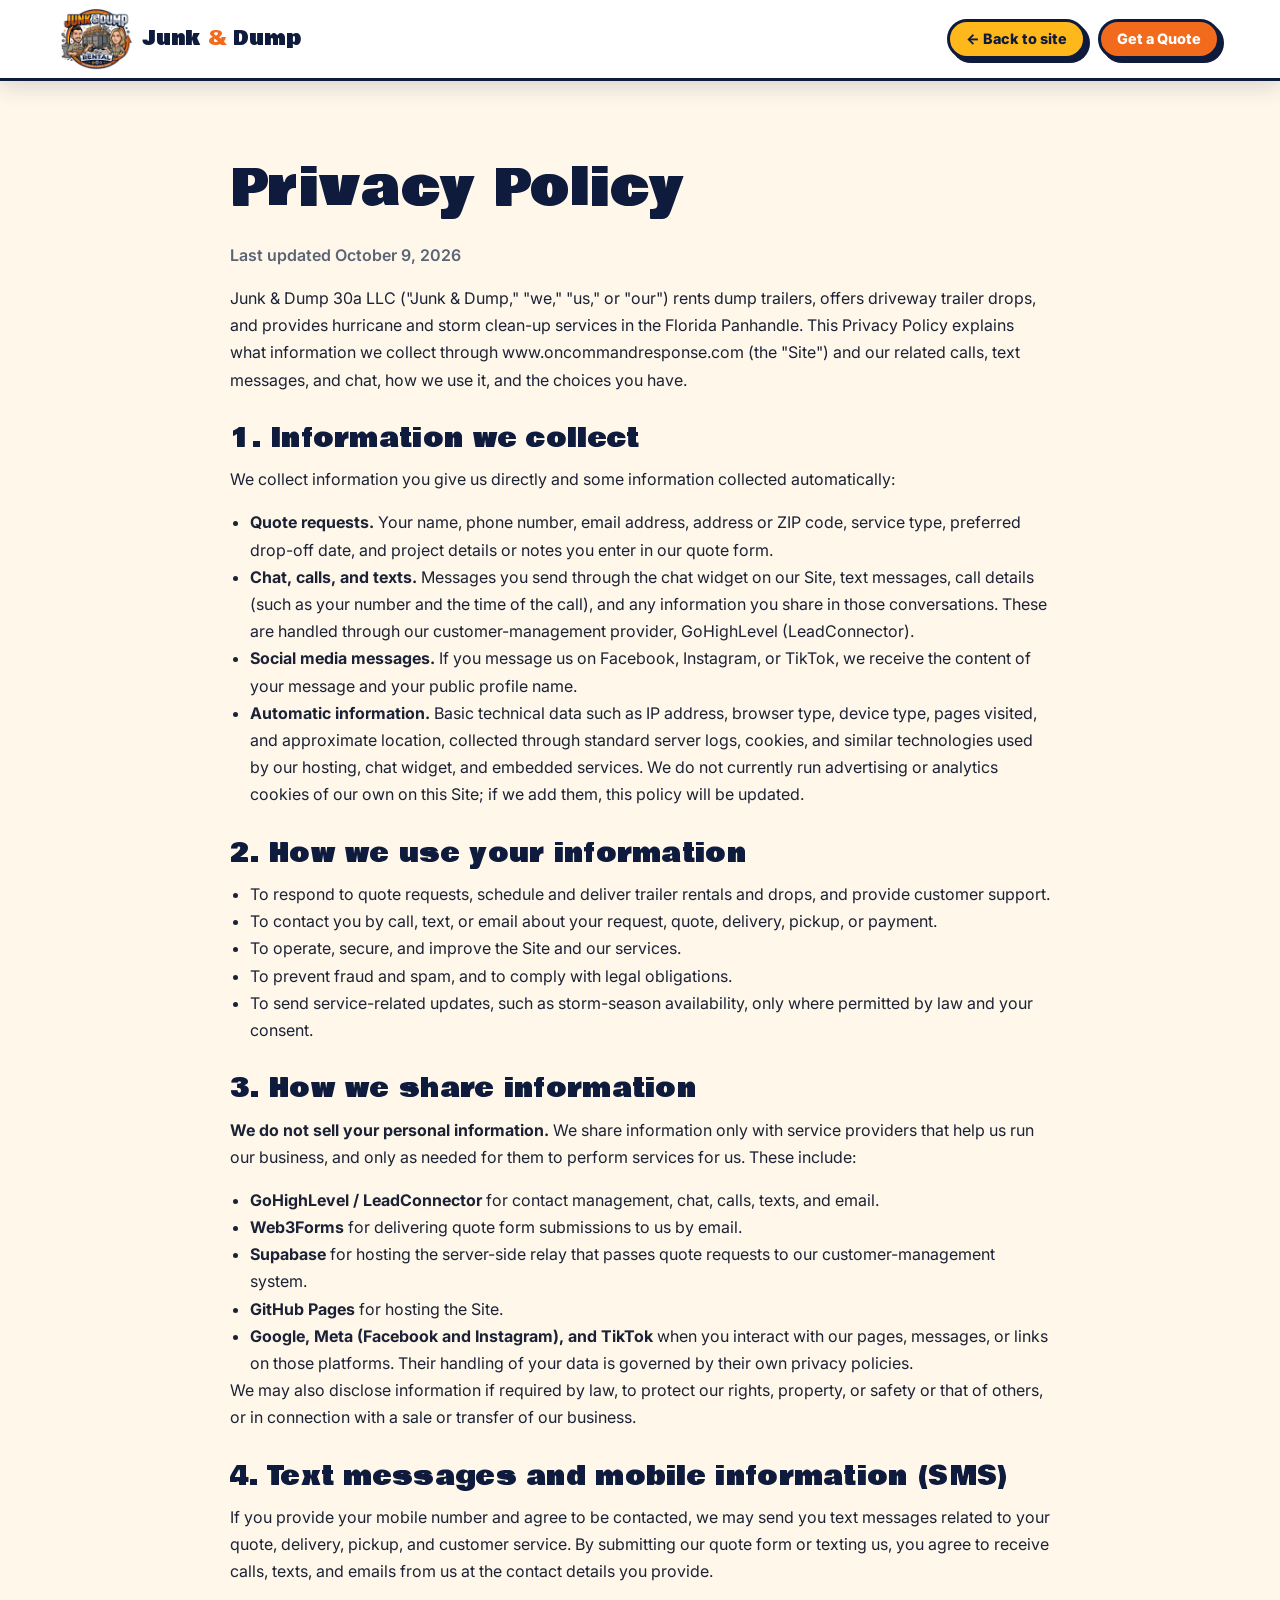
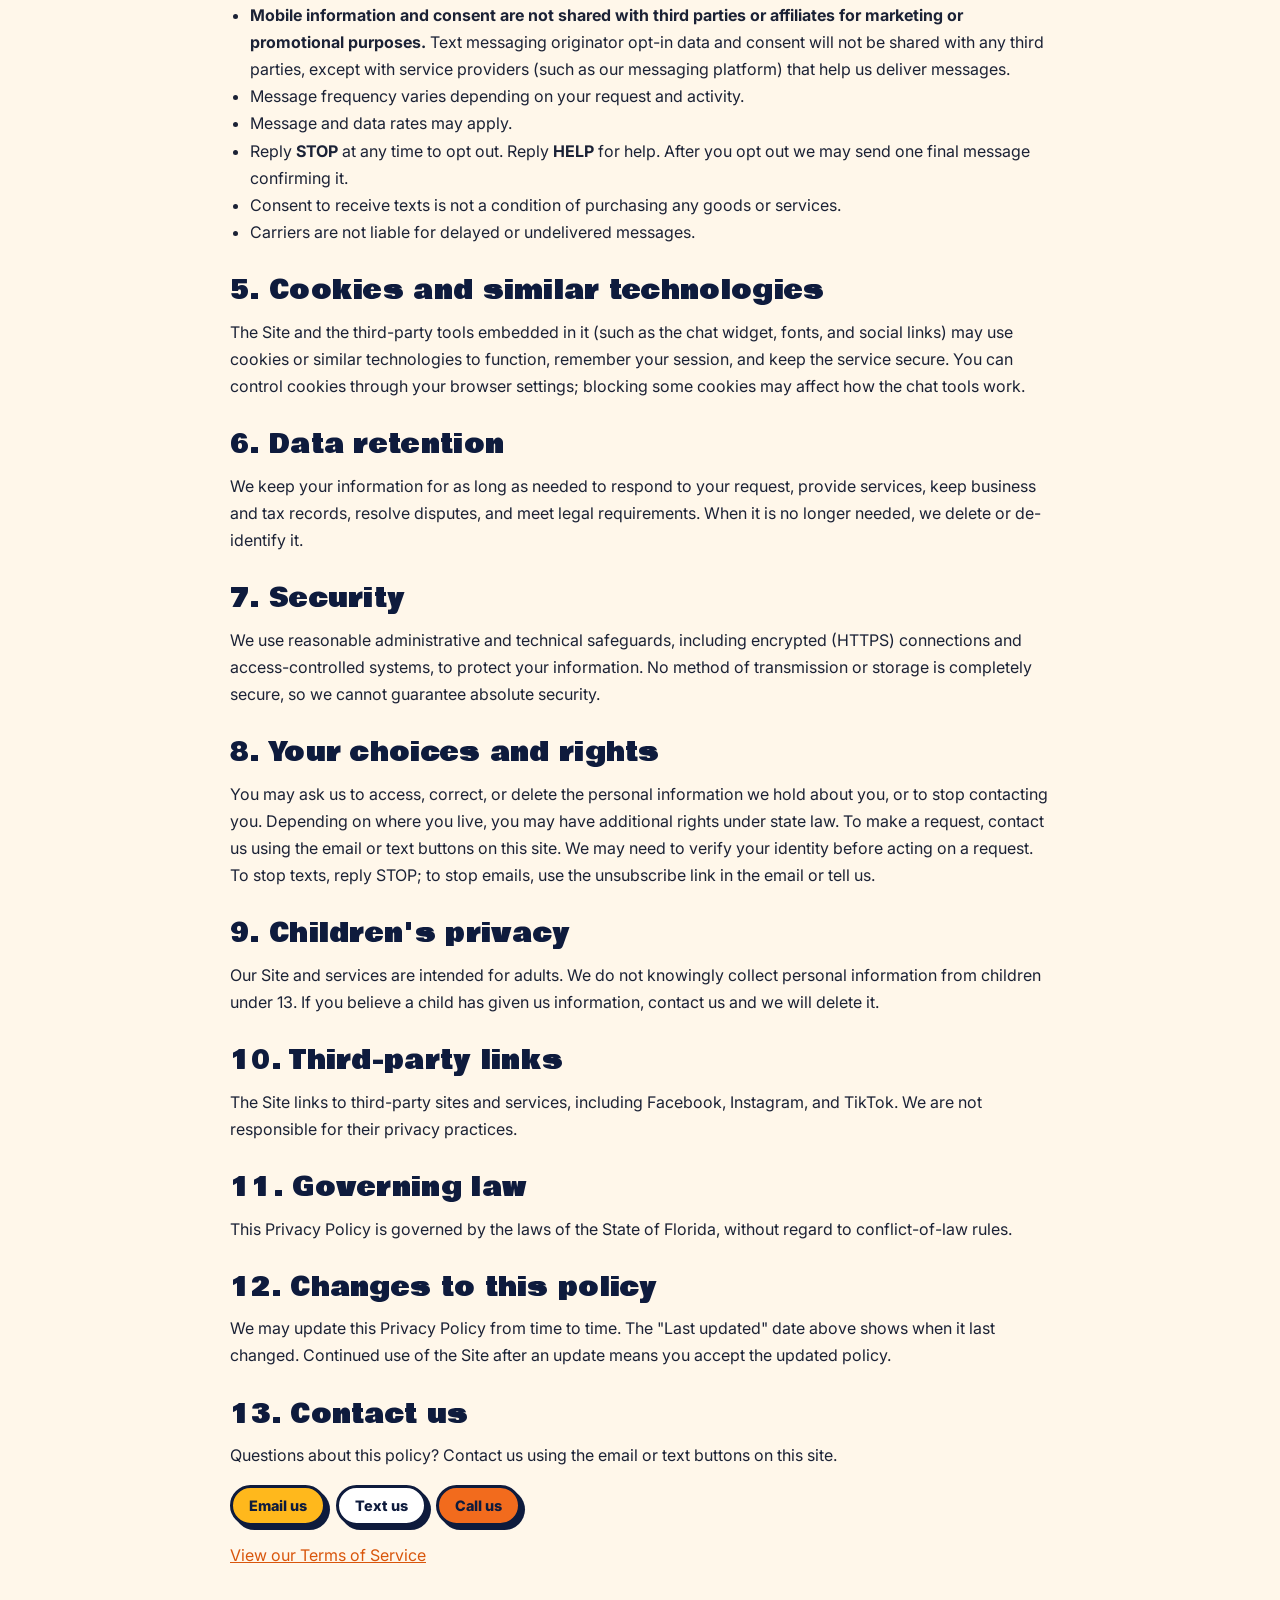
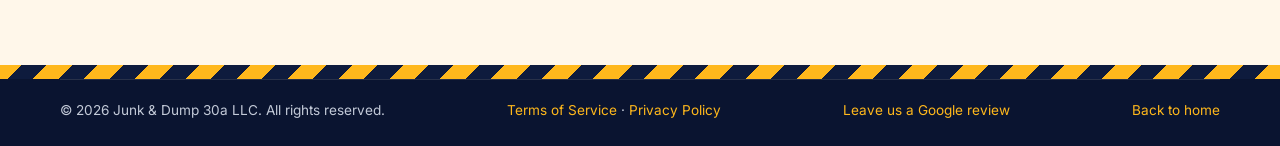
==== commit a7cdf570: "Add Google review link: footer on all pages, homepage button, JSON-LD sameAs" ====
--- a/privacy.html
+++ b/privacy.html
@@ -134,6 +134,7 @@
     <div class="container footer-bottom">
       <p>© <span id="year">2026</span> Junk &amp; Dump 30a LLC. All rights reserved.</p>
       <p><a href="terms.html">Terms of Service</a> · <a href="privacy.html">Privacy Policy</a></p>
+      <p><a href="https://g.page/r/CW2k5FEiHb6nEBI/review" target="_blank" rel="noopener">Leave us a Google review</a></p>
       <a href="/">Back to home</a>
     </div>
   </footer>
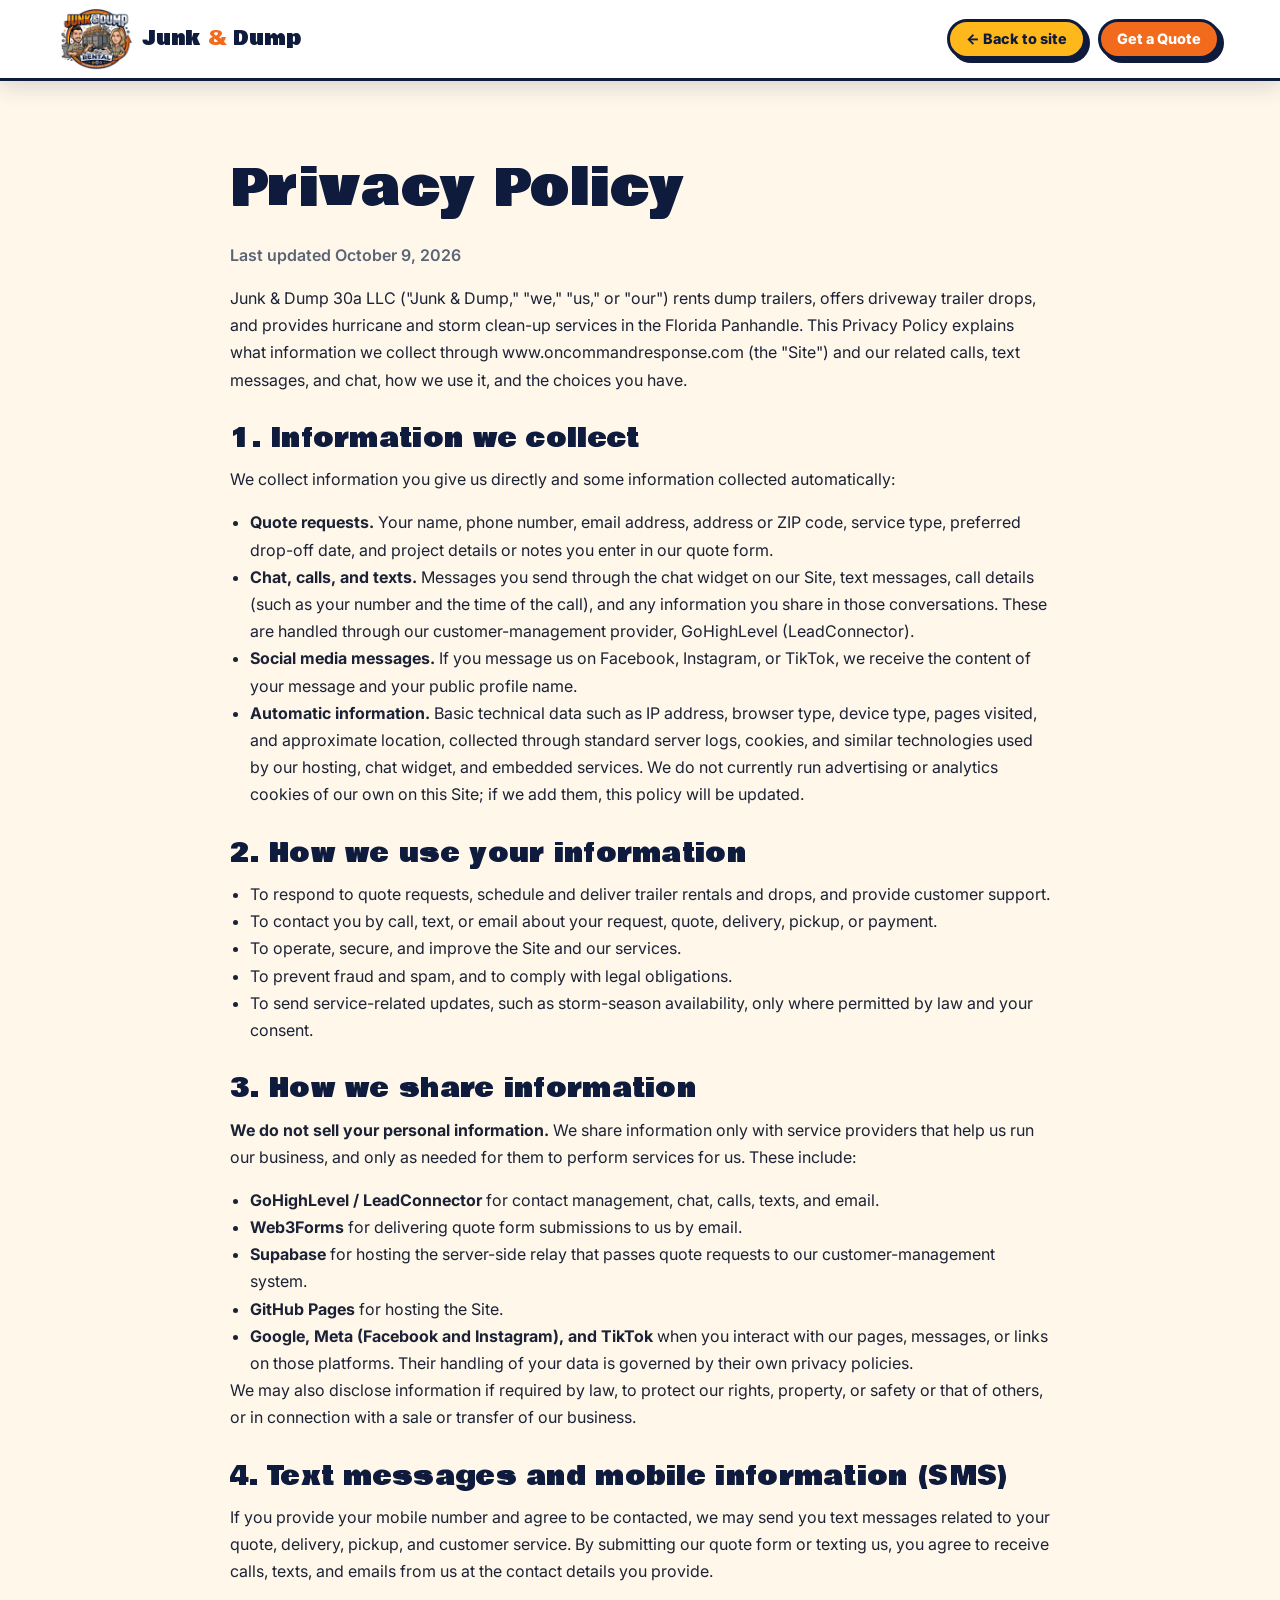
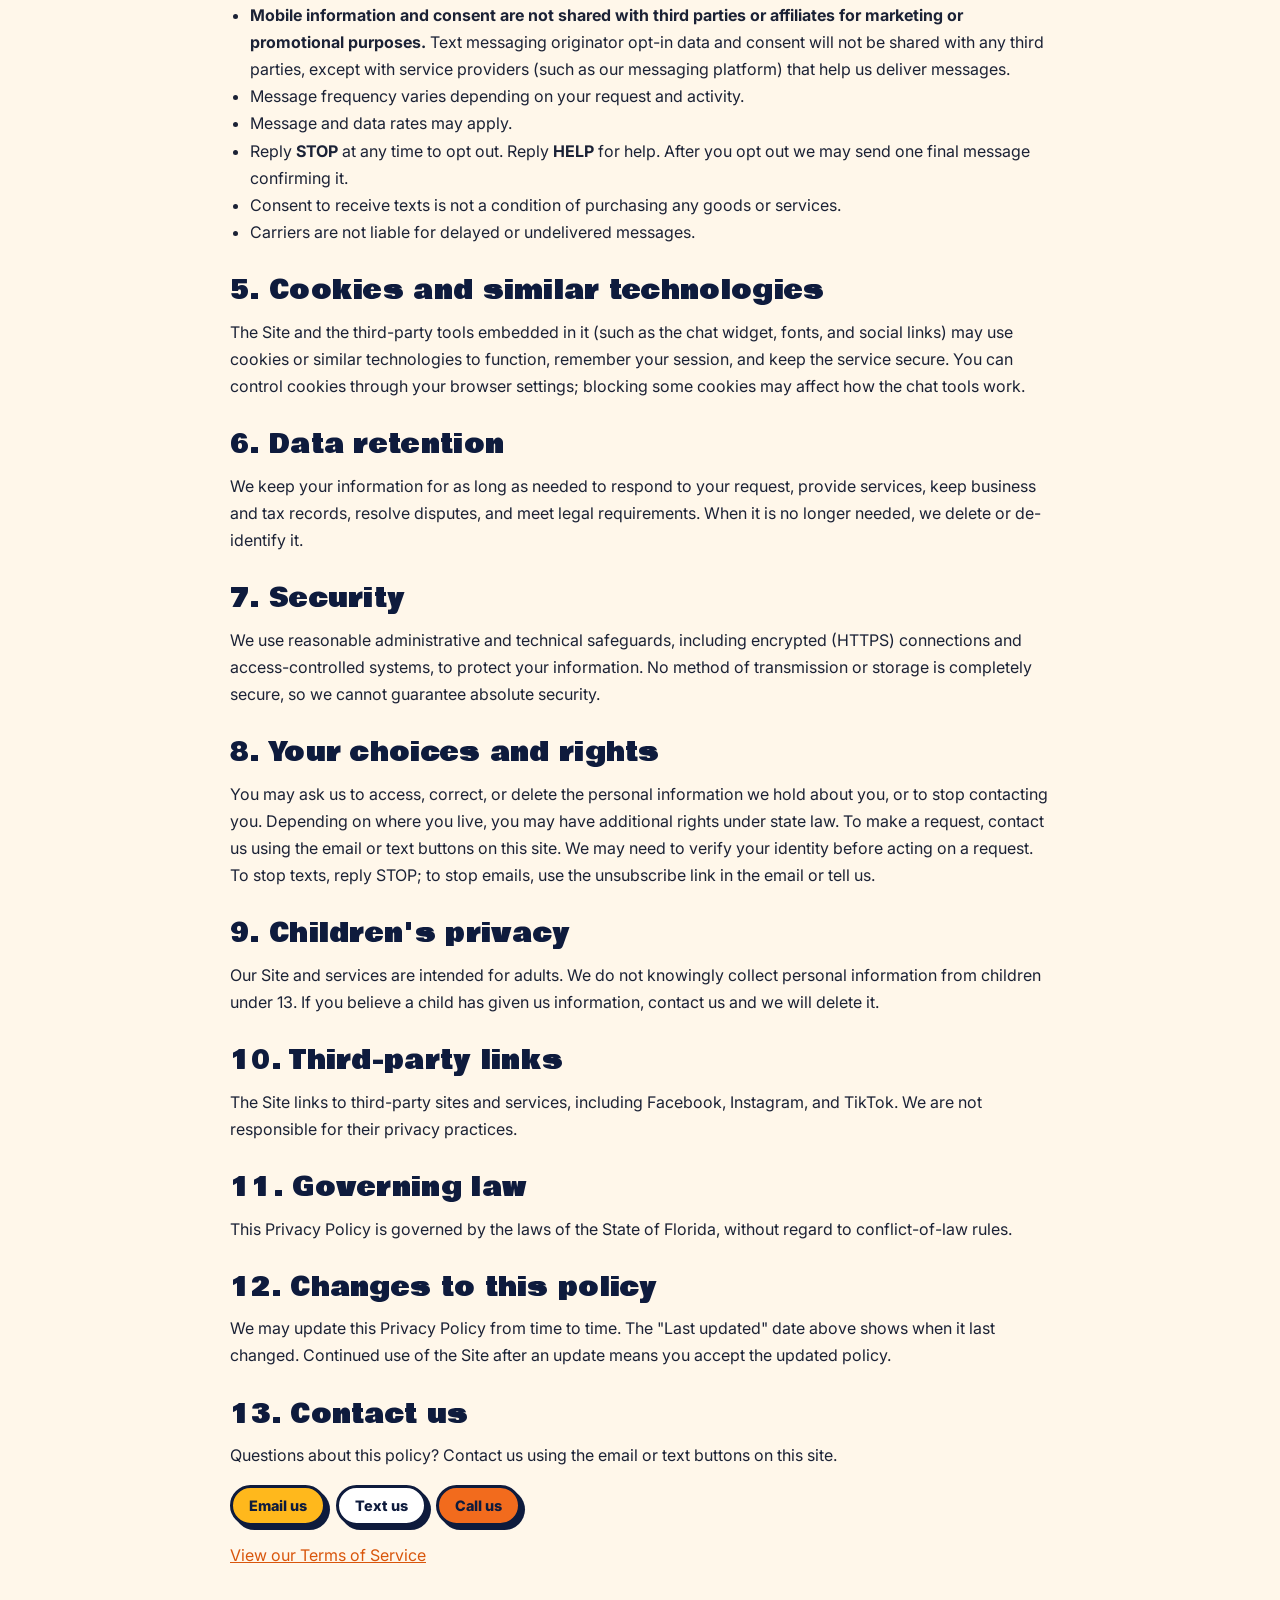
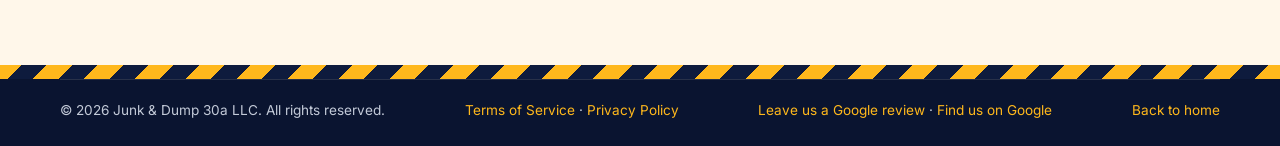
==== commit dbd28ca0: "Add Google Maps profile link: footers, homepage button, JSON-LD hasMap/sameAs" ====
--- a/privacy.html
+++ b/privacy.html
@@ -134,7 +134,7 @@
     <div class="container footer-bottom">
       <p>© <span id="year">2026</span> Junk &amp; Dump 30a LLC. All rights reserved.</p>
       <p><a href="terms.html">Terms of Service</a> · <a href="privacy.html">Privacy Policy</a></p>
-      <p><a href="https://g.page/r/CW2k5FEiHb6nEBI/review" target="_blank" rel="noopener">Leave us a Google review</a></p>
+      <p><a href="https://g.page/r/CW2k5FEiHb6nEBI/review" target="_blank" rel="noopener">Leave us a Google review</a> &middot; <a href="https://maps.app.goo.gl/QC3vAabaYqWfiqcC8?g_st=ic" target="_blank" rel="noopener">Find us on Google</a></p>
       <a href="/">Back to home</a>
     </div>
   </footer>
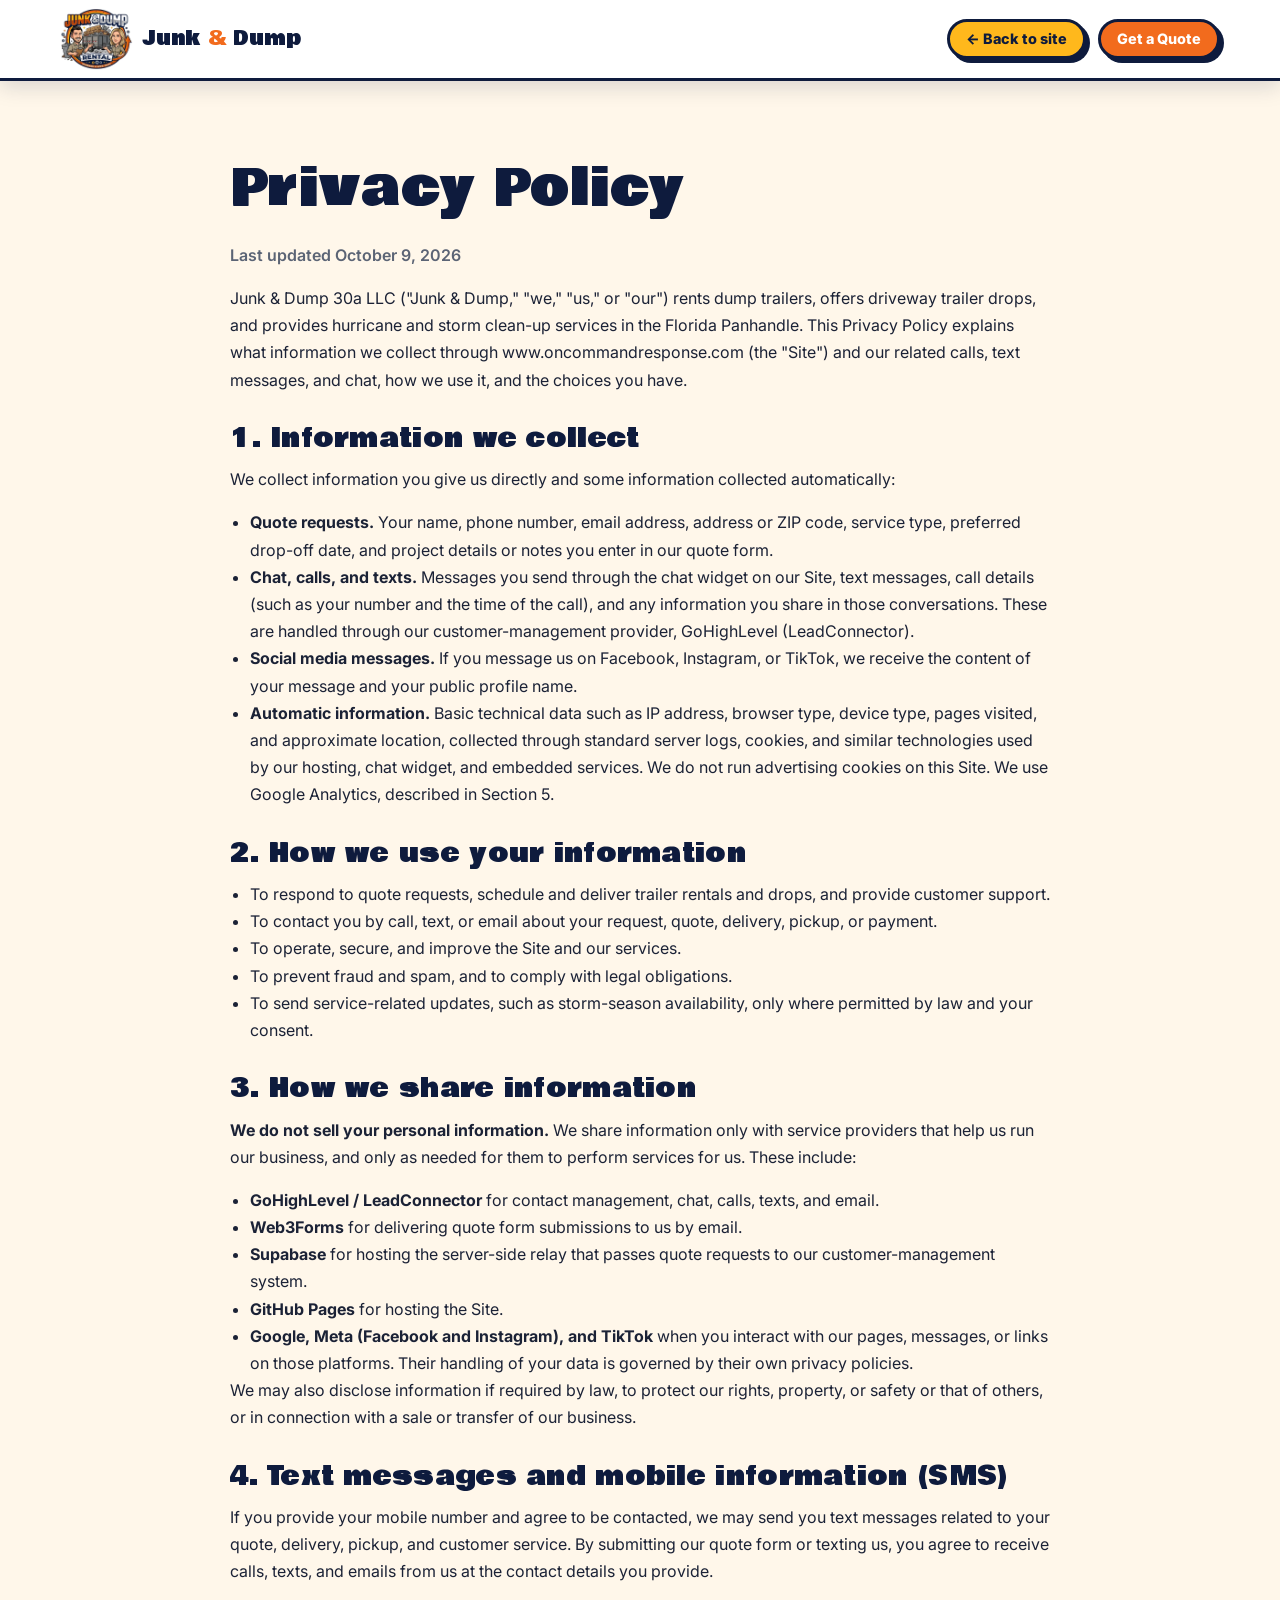
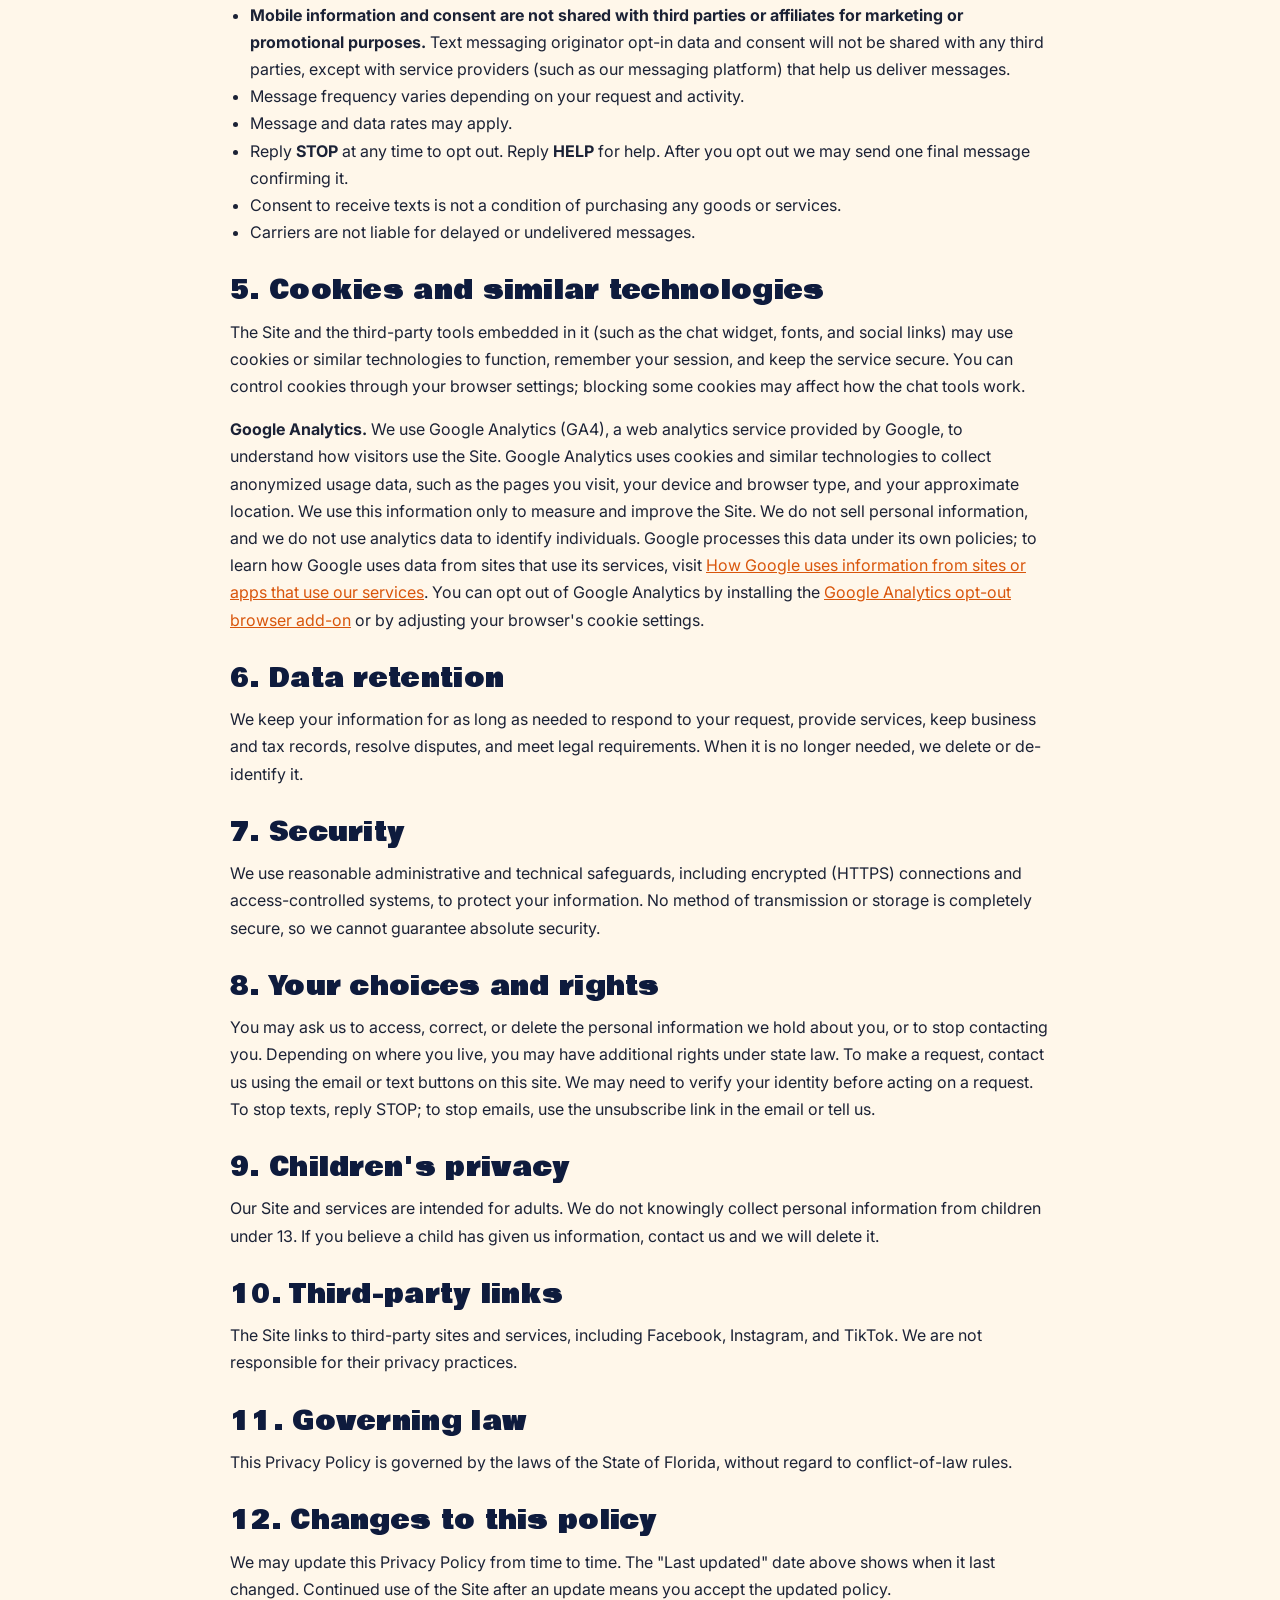
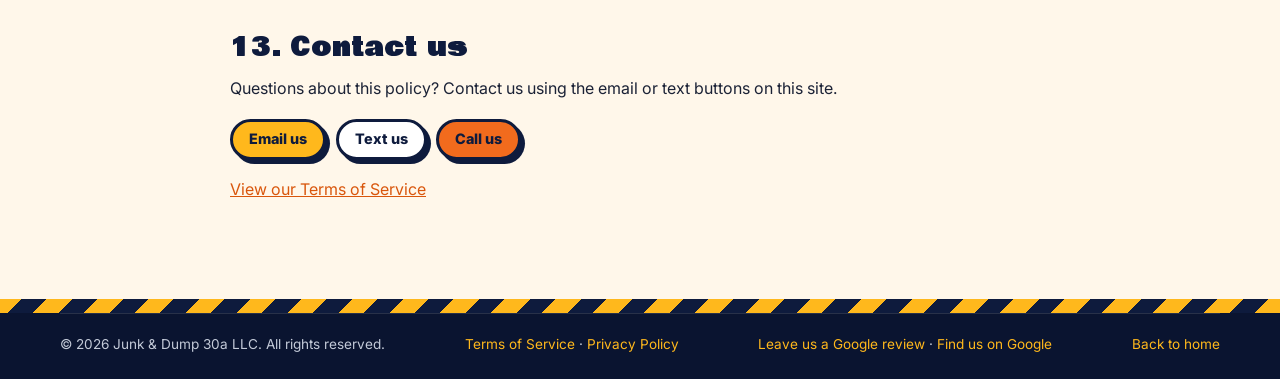
==== commit 2073cbf0: "Add Google Analytics (GA4) tag to all pages; disclose in Privacy Policy" ====
--- a/privacy.html
+++ b/privacy.html
@@ -1,6 +1,15 @@
 <!DOCTYPE html>
 <html lang="en">
 <head>
+  <!-- Google tag (gtag.js) -->
+  <script async src="https://www.googletagmanager.com/gtag/js?id=G-H8108D52WM"></script>
+  <script>
+    window.dataLayer = window.dataLayer || [];
+    function gtag(){dataLayer.push(arguments);}
+    gtag('js', new Date());
+
+    gtag('config', 'G-H8108D52WM');
+  </script>
   <meta charset="utf-8">
   <meta name="viewport" content="width=device-width, initial-scale=1">
   <title>Privacy Policy | Junk &amp; Dump Rental</title>
@@ -59,7 +68,7 @@
           <li><strong>Quote requests.</strong> Your name, phone number, email address, address or ZIP code, service type, preferred drop-off date, and project details or notes you enter in our quote form.</li>
           <li><strong>Chat, calls, and texts.</strong> Messages you send through the chat widget on our Site, text messages, call details (such as your number and the time of the call), and any information you share in those conversations. These are handled through our customer-management provider, GoHighLevel (LeadConnector).</li>
           <li><strong>Social media messages.</strong> If you message us on Facebook, Instagram, or TikTok, we receive the content of your message and your public profile name.</li>
-          <li><strong>Automatic information.</strong> Basic technical data such as IP address, browser type, device type, pages visited, and approximate location, collected through standard server logs, cookies, and similar technologies used by our hosting, chat widget, and embedded services. We do not currently run advertising or analytics cookies of our own on this Site; if we add them, this policy will be updated.</li>
+          <li><strong>Automatic information.</strong> Basic technical data such as IP address, browser type, device type, pages visited, and approximate location, collected through standard server logs, cookies, and similar technologies used by our hosting, chat widget, and embedded services. We do not run advertising cookies on this Site. We use Google Analytics, described in Section 5.</li>
         </ul>
 
         <h2>2. How we use your information</h2>
@@ -95,6 +104,7 @@
 
         <h2>5. Cookies and similar technologies</h2>
         <p>The Site and the third-party tools embedded in it (such as the chat widget, fonts, and social links) may use cookies or similar technologies to function, remember your session, and keep the service secure. You can control cookies through your browser settings; blocking some cookies may affect how the chat tools work.</p>
+        <p><strong>Google Analytics.</strong> We use Google Analytics (GA4), a web analytics service provided by Google, to understand how visitors use the Site. Google Analytics uses cookies and similar technologies to collect anonymized usage data, such as the pages you visit, your device and browser type, and your approximate location. We use this information only to measure and improve the Site. We do not sell personal information, and we do not use analytics data to identify individuals. Google processes this data under its own policies; to learn how Google uses data from sites that use its services, visit <a href="https://policies.google.com/technologies/partner-sites" target="_blank" rel="noopener">How Google uses information from sites or apps that use our services</a>. You can opt out of Google Analytics by installing the <a href="https://tools.google.com/dalr/ga/optout" target="_blank" rel="noopener">Google Analytics opt-out browser add-on</a> or by adjusting your browser's cookie settings.</p>
 
         <h2>6. Data retention</h2>
         <p>We keep your information for as long as needed to respond to your request, provide services, keep business and tax records, resolve disputes, and meet legal requirements. When it is no longer needed, we delete or de-identify it.</p>
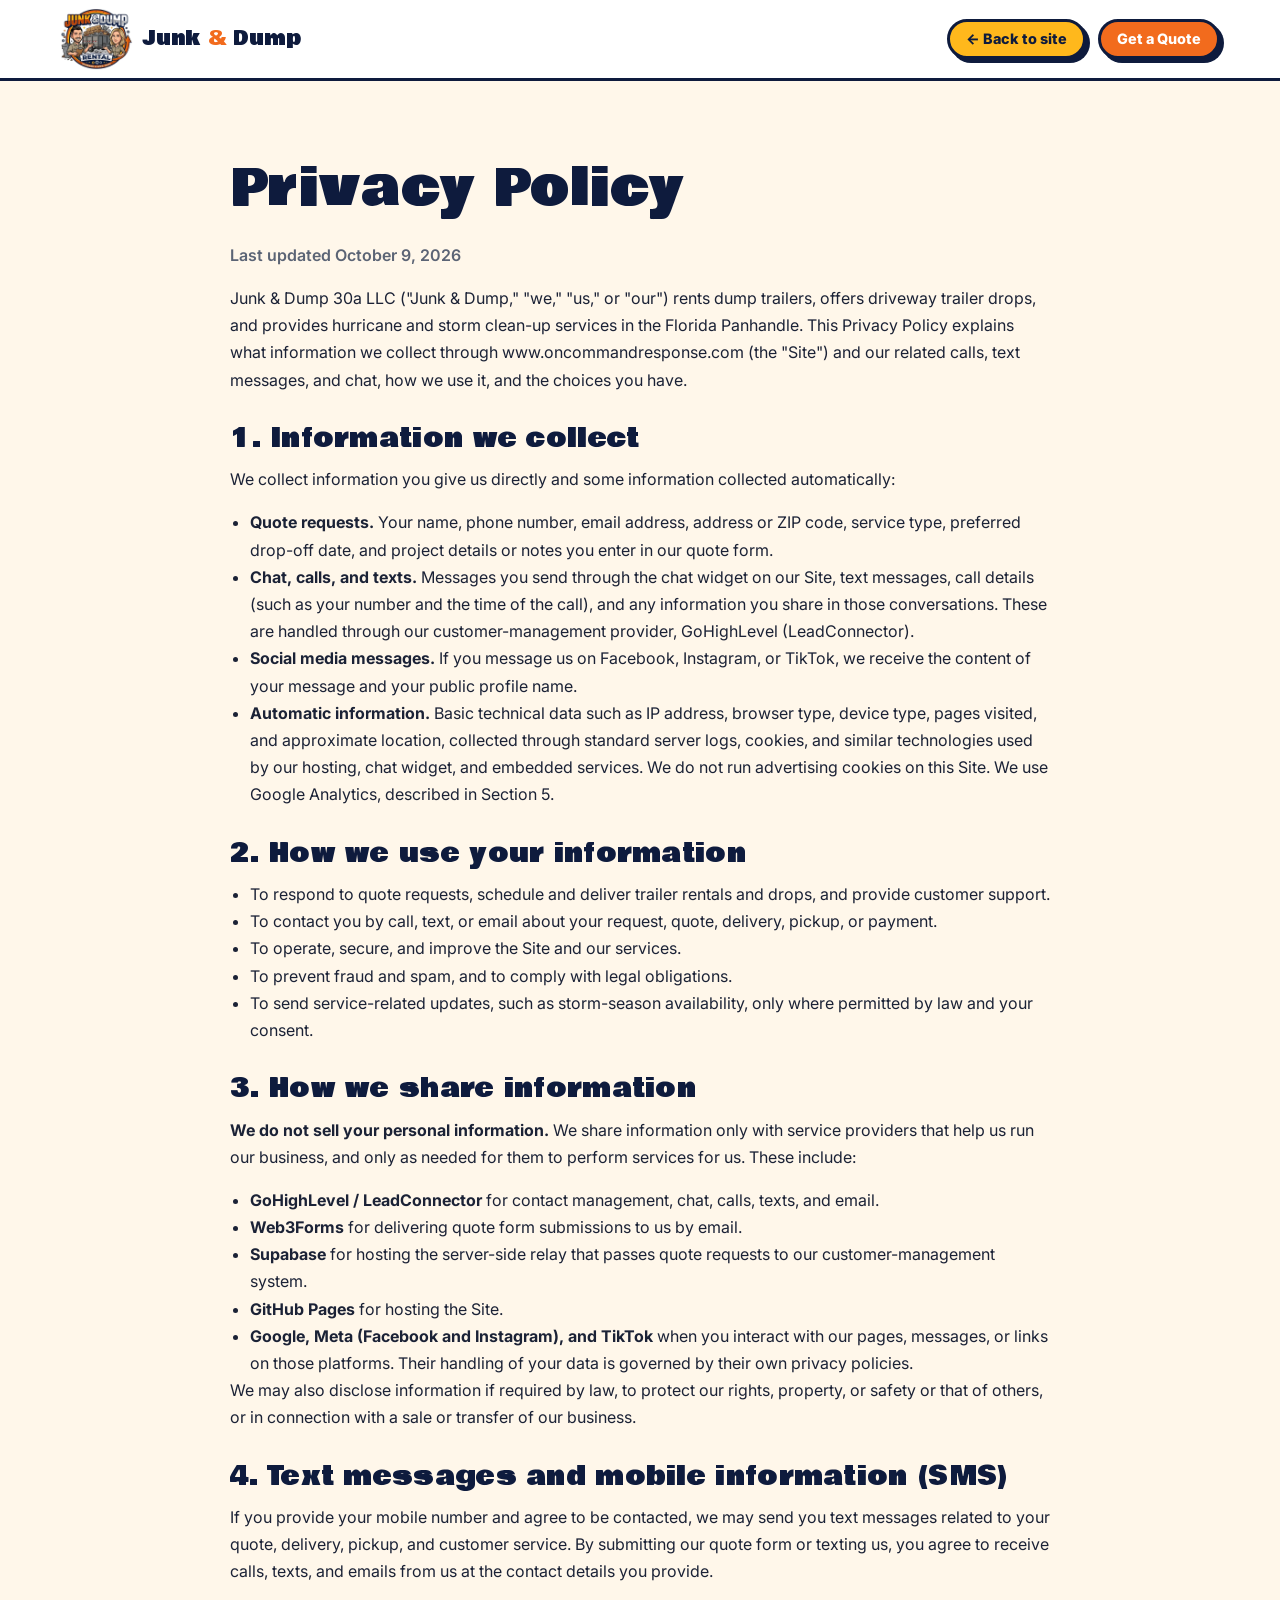
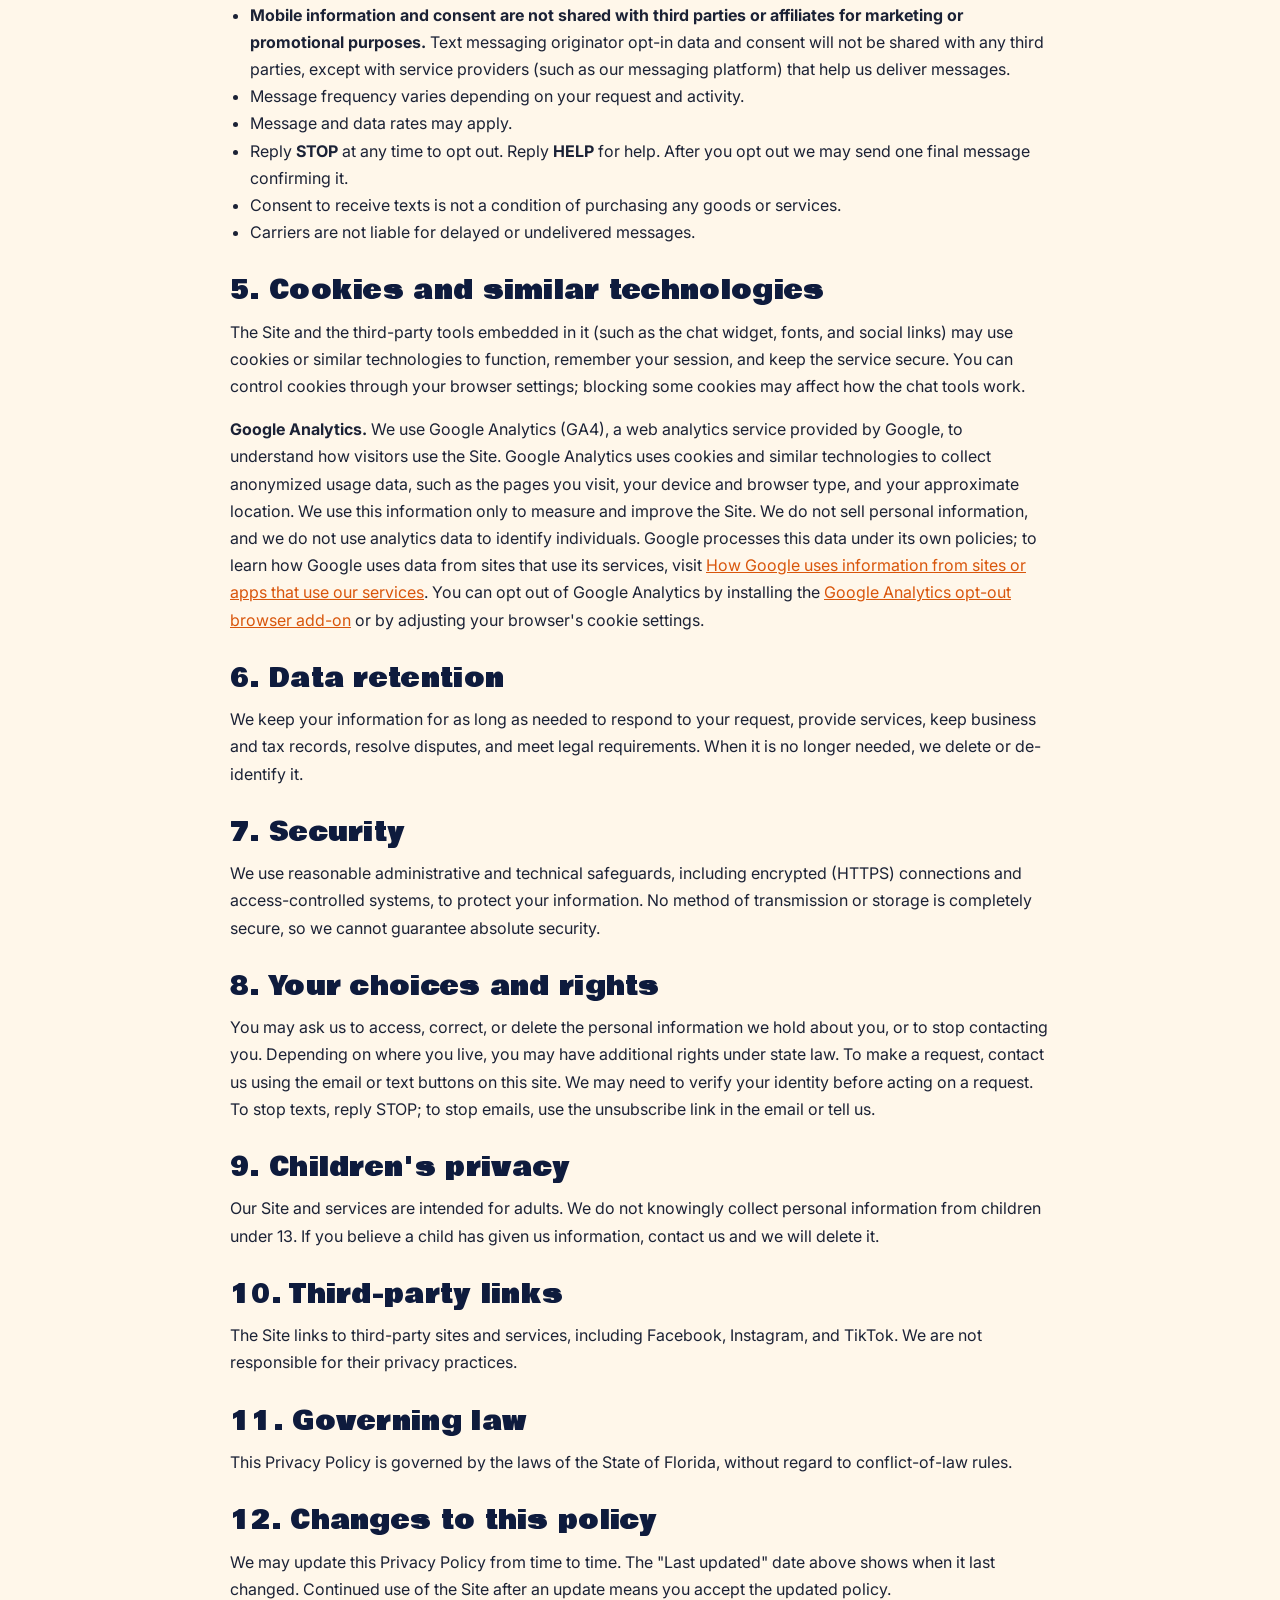
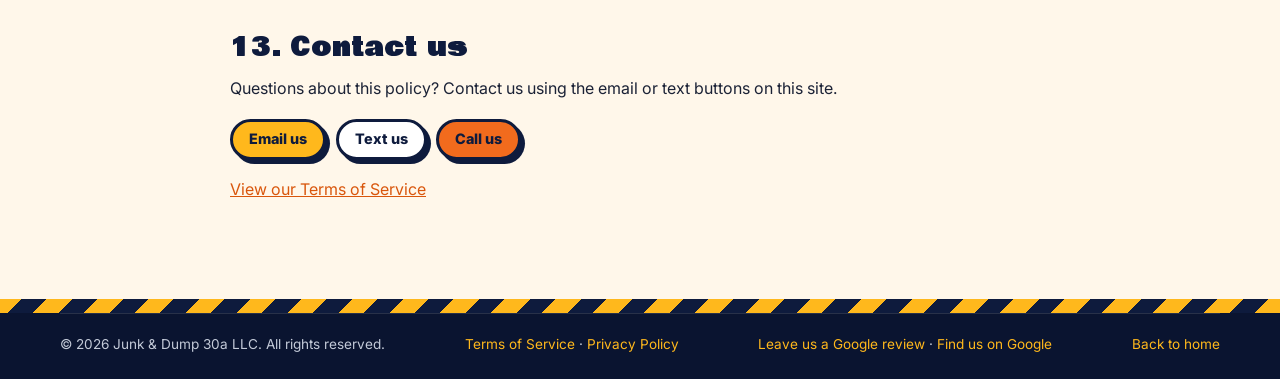
==== commit 270f3101: "Service area: Florida Panhandle (Pensacola to Mexico Beach); add GA4 conversion events (generate_lea" ====
--- a/privacy.html
+++ b/privacy.html
@@ -149,6 +149,7 @@
     </div>
   </footer>
   <script>document.getElementById("year").textContent = new Date().getFullYear();</script>
+  <script src="/script.js" defer></script>
 <script src="https://widgets.leadconnectorhq.com/loader.js" data-resources-url="https://widgets.leadconnectorhq.com/chat-widget/loader.js" data-widget-id="6ac9408730aeff9a30f0bcf9" data-source="WEB_USER"></script>
 </body>
 </html>
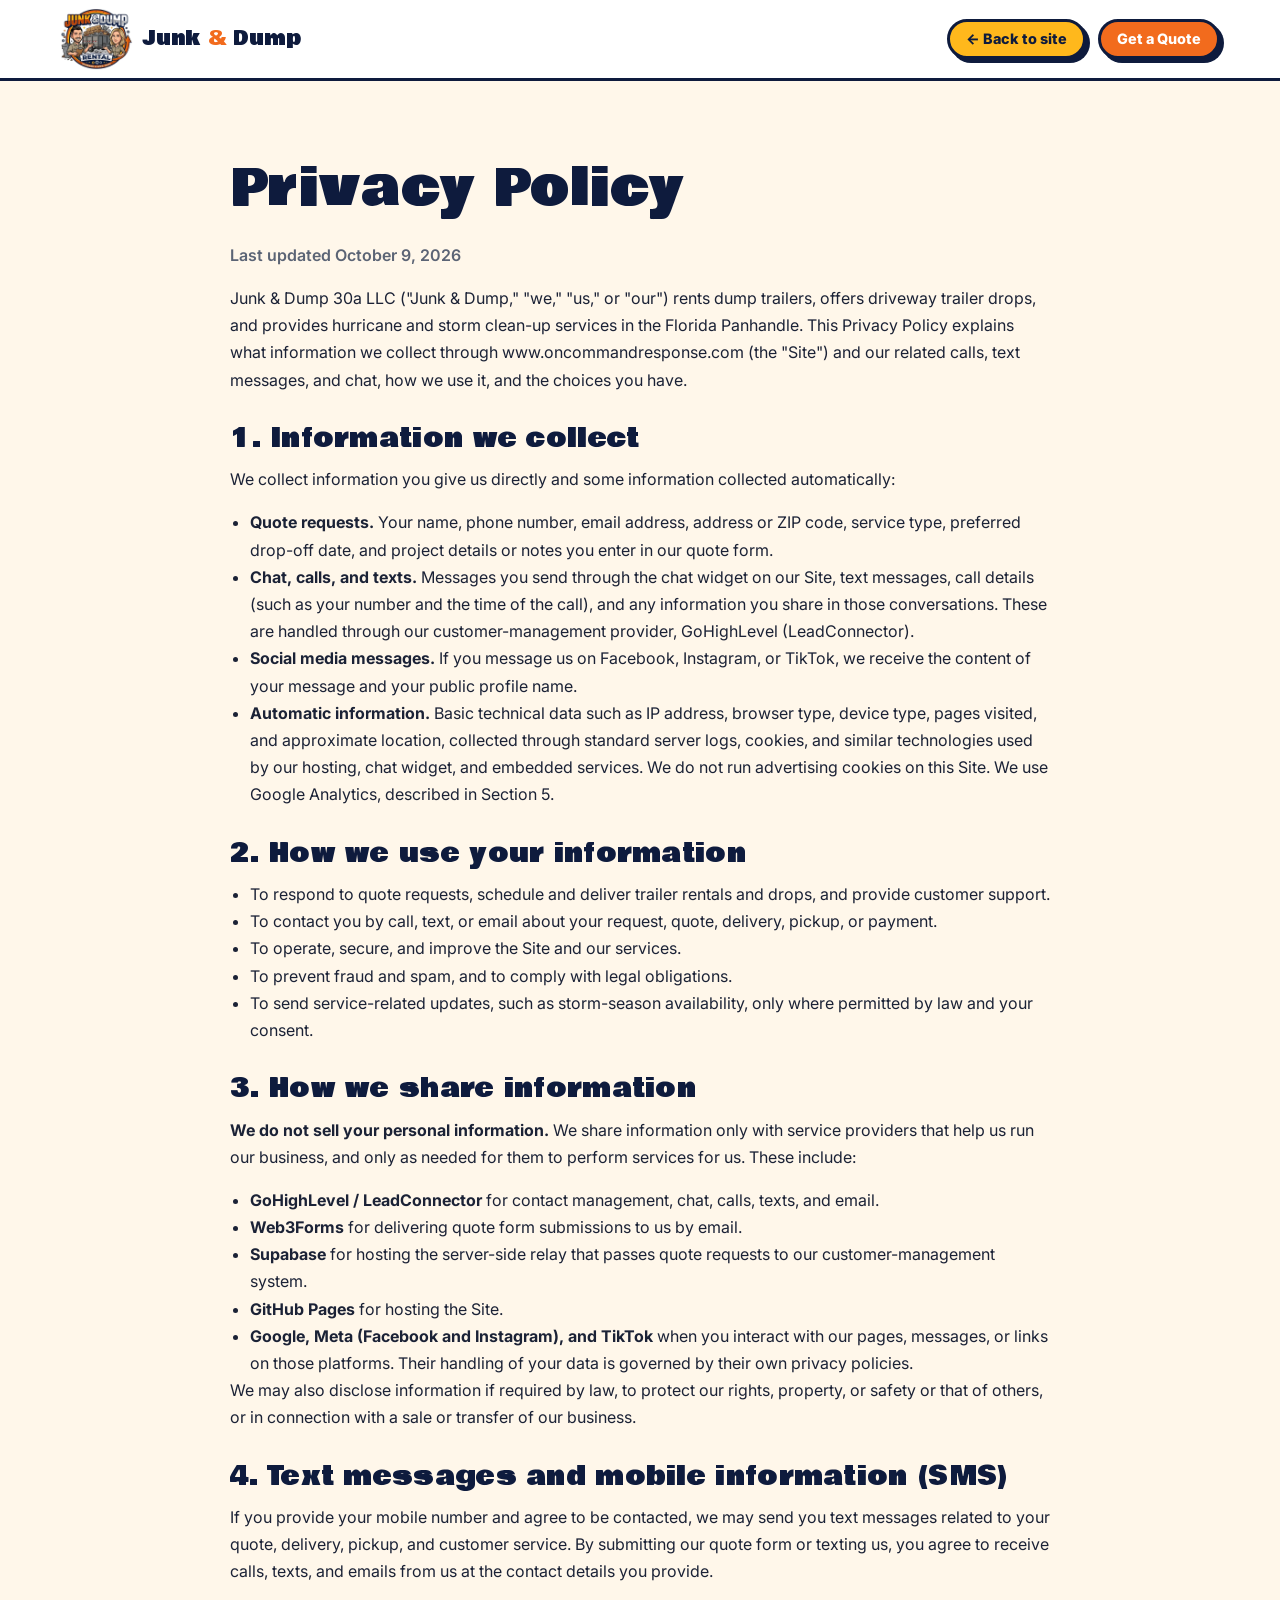
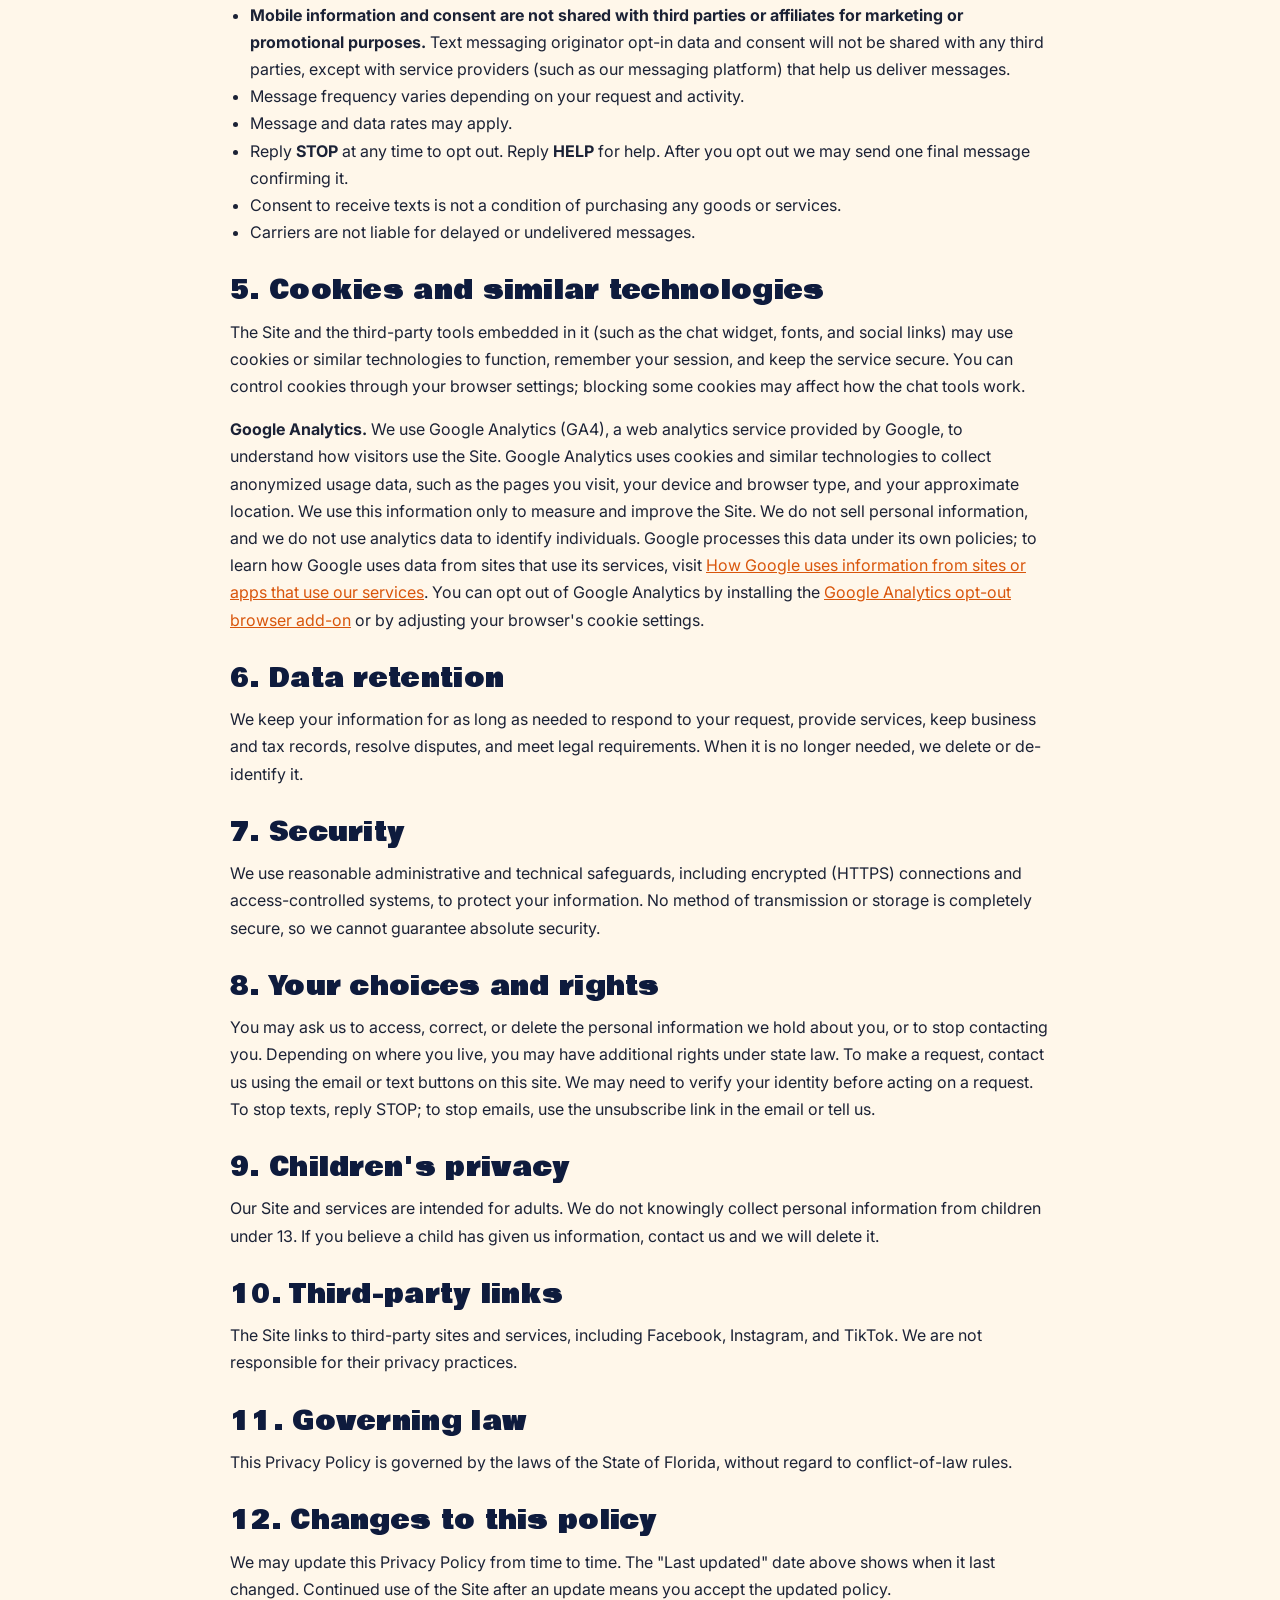
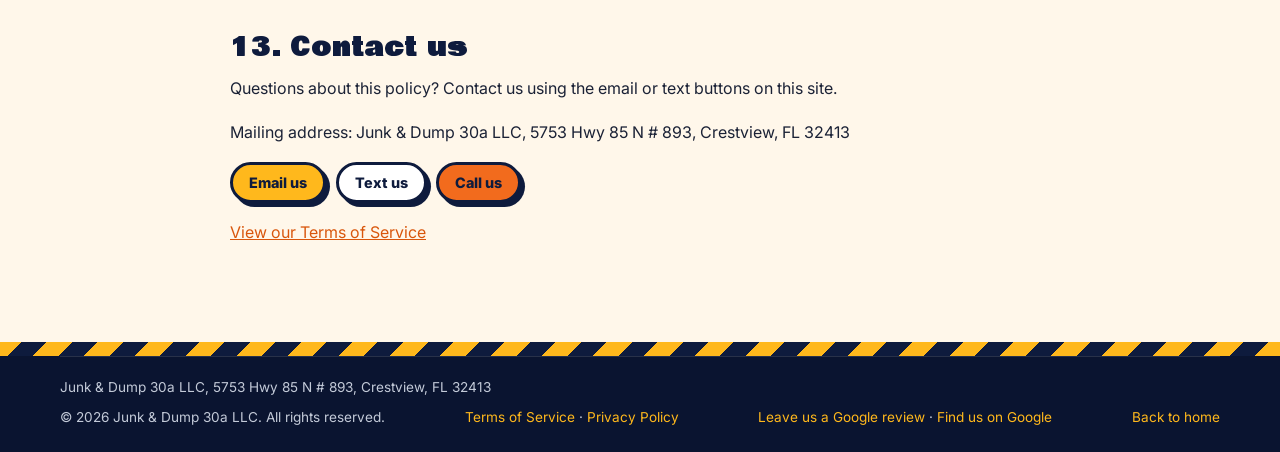
==== commit 75a19934: "Switch business email to dump30a@gmail.com; add mailing address to footers, Terms/Privacy contact an" ====
--- a/privacy.html
+++ b/privacy.html
@@ -129,8 +129,9 @@
 
         <h2>13. Contact us</h2>
         <p>Questions about this policy? Contact us using the email or text buttons on this site.</p>
+        <p>Mailing address: Junk &amp; Dump 30a LLC, 5753 Hwy 85 N # 893, Crestview, FL 32413</p>
         <div class="btn-row">
-          <a href="mailto:Joseph.heidel@gmail.com" class="btn btn-gold btn-sm" aria-label="Email Junk &amp; Dump">Email us</a>
+          <a href="mailto:dump30a@gmail.com" class="btn btn-gold btn-sm" aria-label="Email Junk &amp; Dump">Email us</a>
           <a href="sms:+18506609936" class="btn btn-outline btn-sm" aria-label="Text Junk &amp; Dump">Text us</a>
           <a href="tel:+18506609936" class="btn btn-orange btn-sm" aria-label="Call Junk &amp; Dump">Call us</a>
         </div>
@@ -142,6 +143,7 @@
   <footer class="site-footer">
     <div class="hazard" aria-hidden="true"></div>
     <div class="container footer-bottom">
+      <p class="footer-address">Junk &amp; Dump 30a LLC, 5753 Hwy 85 N # 893, Crestview, FL 32413</p>
       <p>© <span id="year">2026</span> Junk &amp; Dump 30a LLC. All rights reserved.</p>
       <p><a href="terms.html">Terms of Service</a> · <a href="privacy.html">Privacy Policy</a></p>
       <p><a href="https://g.page/r/CW2k5FEiHb6nEBI/review" target="_blank" rel="noopener">Leave us a Google review</a> &middot; <a href="https://maps.app.goo.gl/QC3vAabaYqWfiqcC8?g_st=ic" target="_blank" rel="noopener">Find us on Google</a></p>
--- a/styles.css
+++ b/styles.css
@@ -311,6 +311,7 @@
 .footer-cta { margin-top: .15rem; }
 .footer-bottom { display: flex; flex-wrap: wrap; gap: .5rem 1.5rem; justify-content: space-between; border-top: 1px solid rgba(255,255,255,.12); padding: 1.25rem 0 1.5rem; font-size: .85rem; }
 .footer-bottom p { margin: 0; }
+.footer-bottom .footer-address { flex-basis: 100%; }
 .footer-bottom a { color: var(--gold); text-decoration: none; }
 
 /* Mobile sticky action bar */
